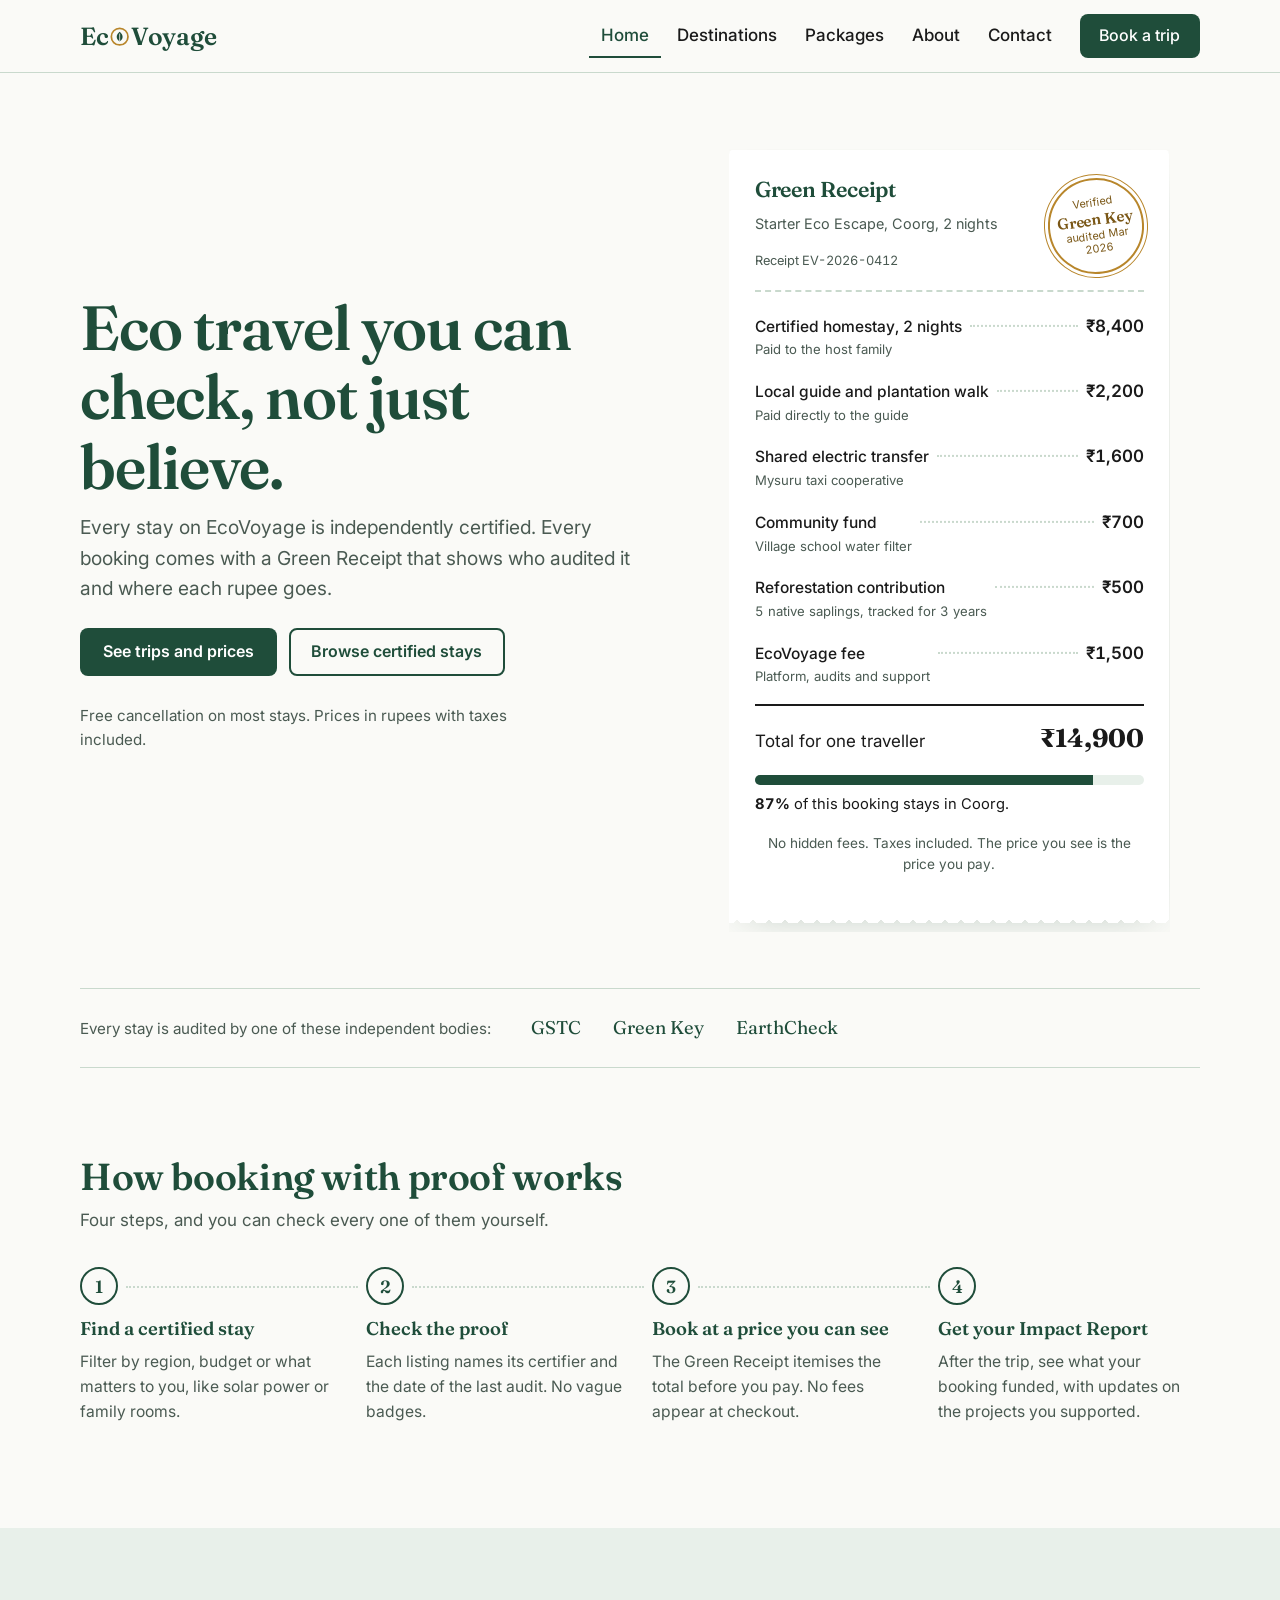
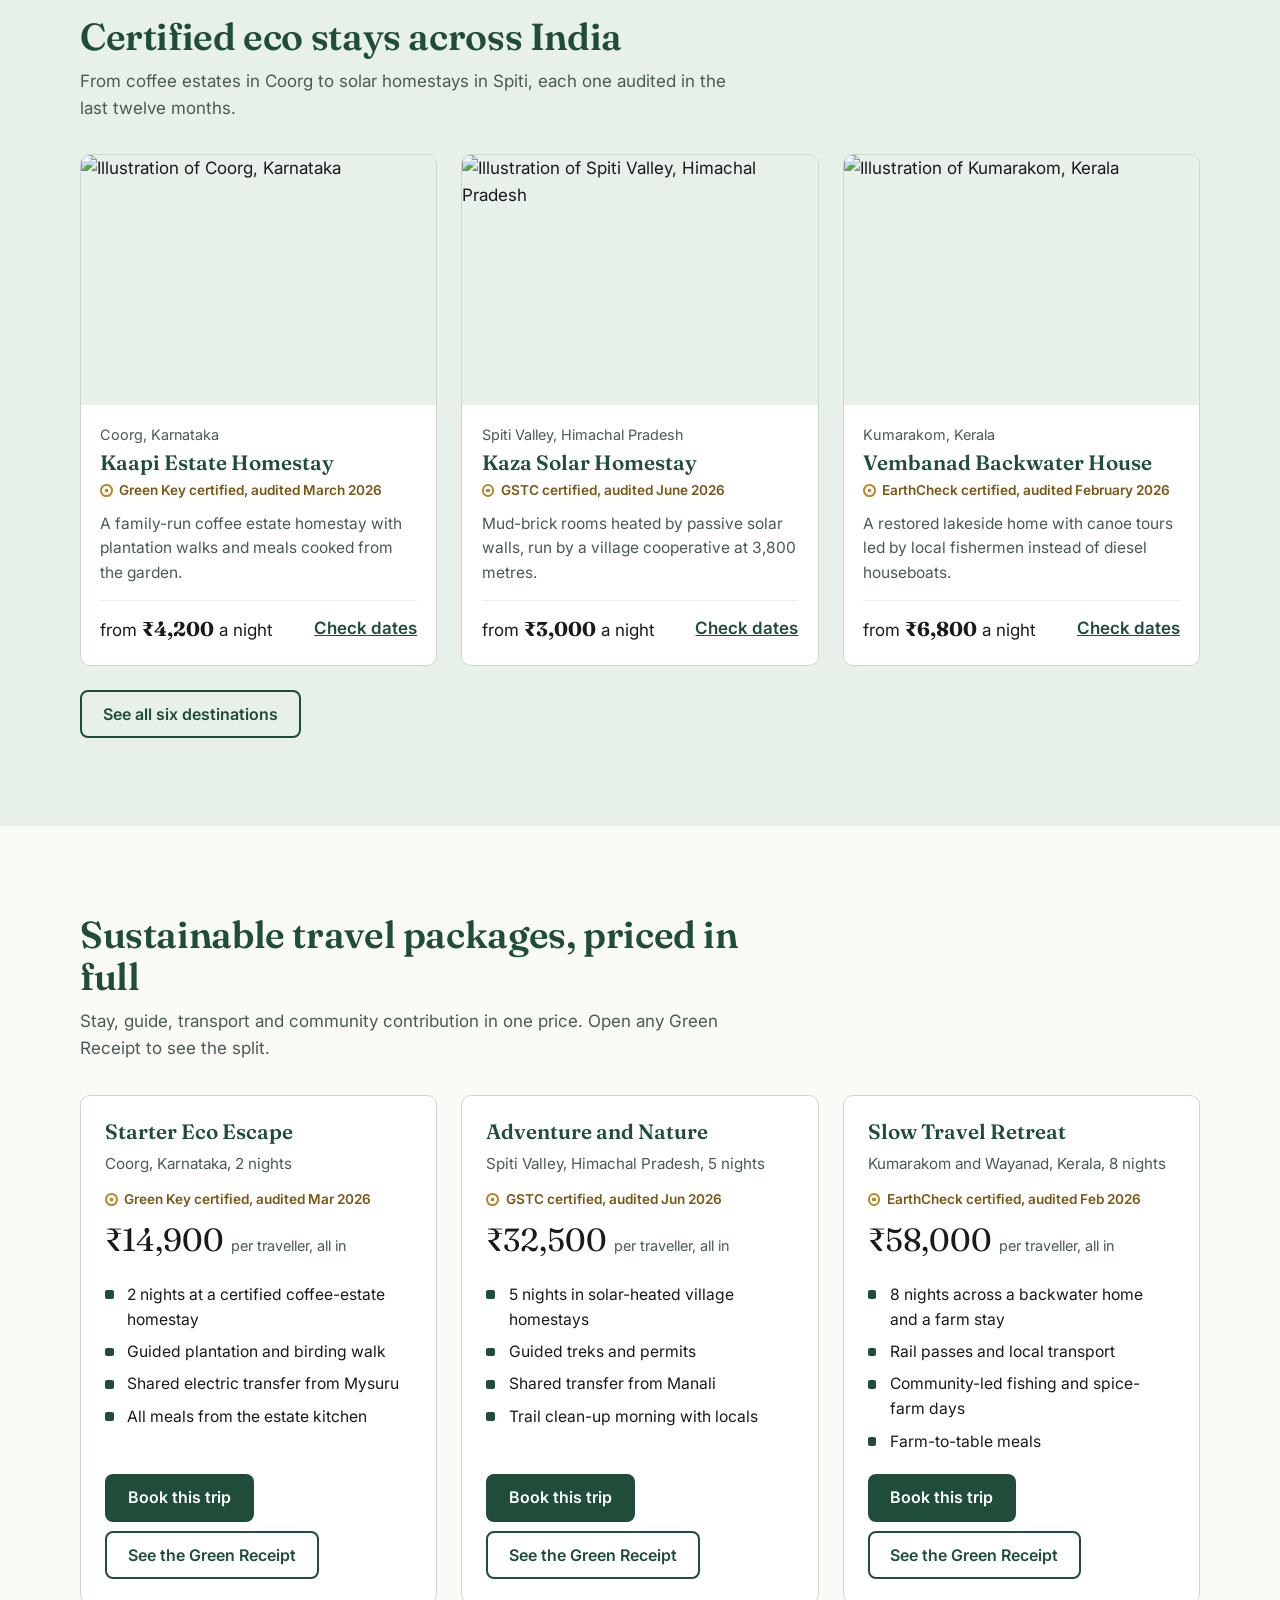
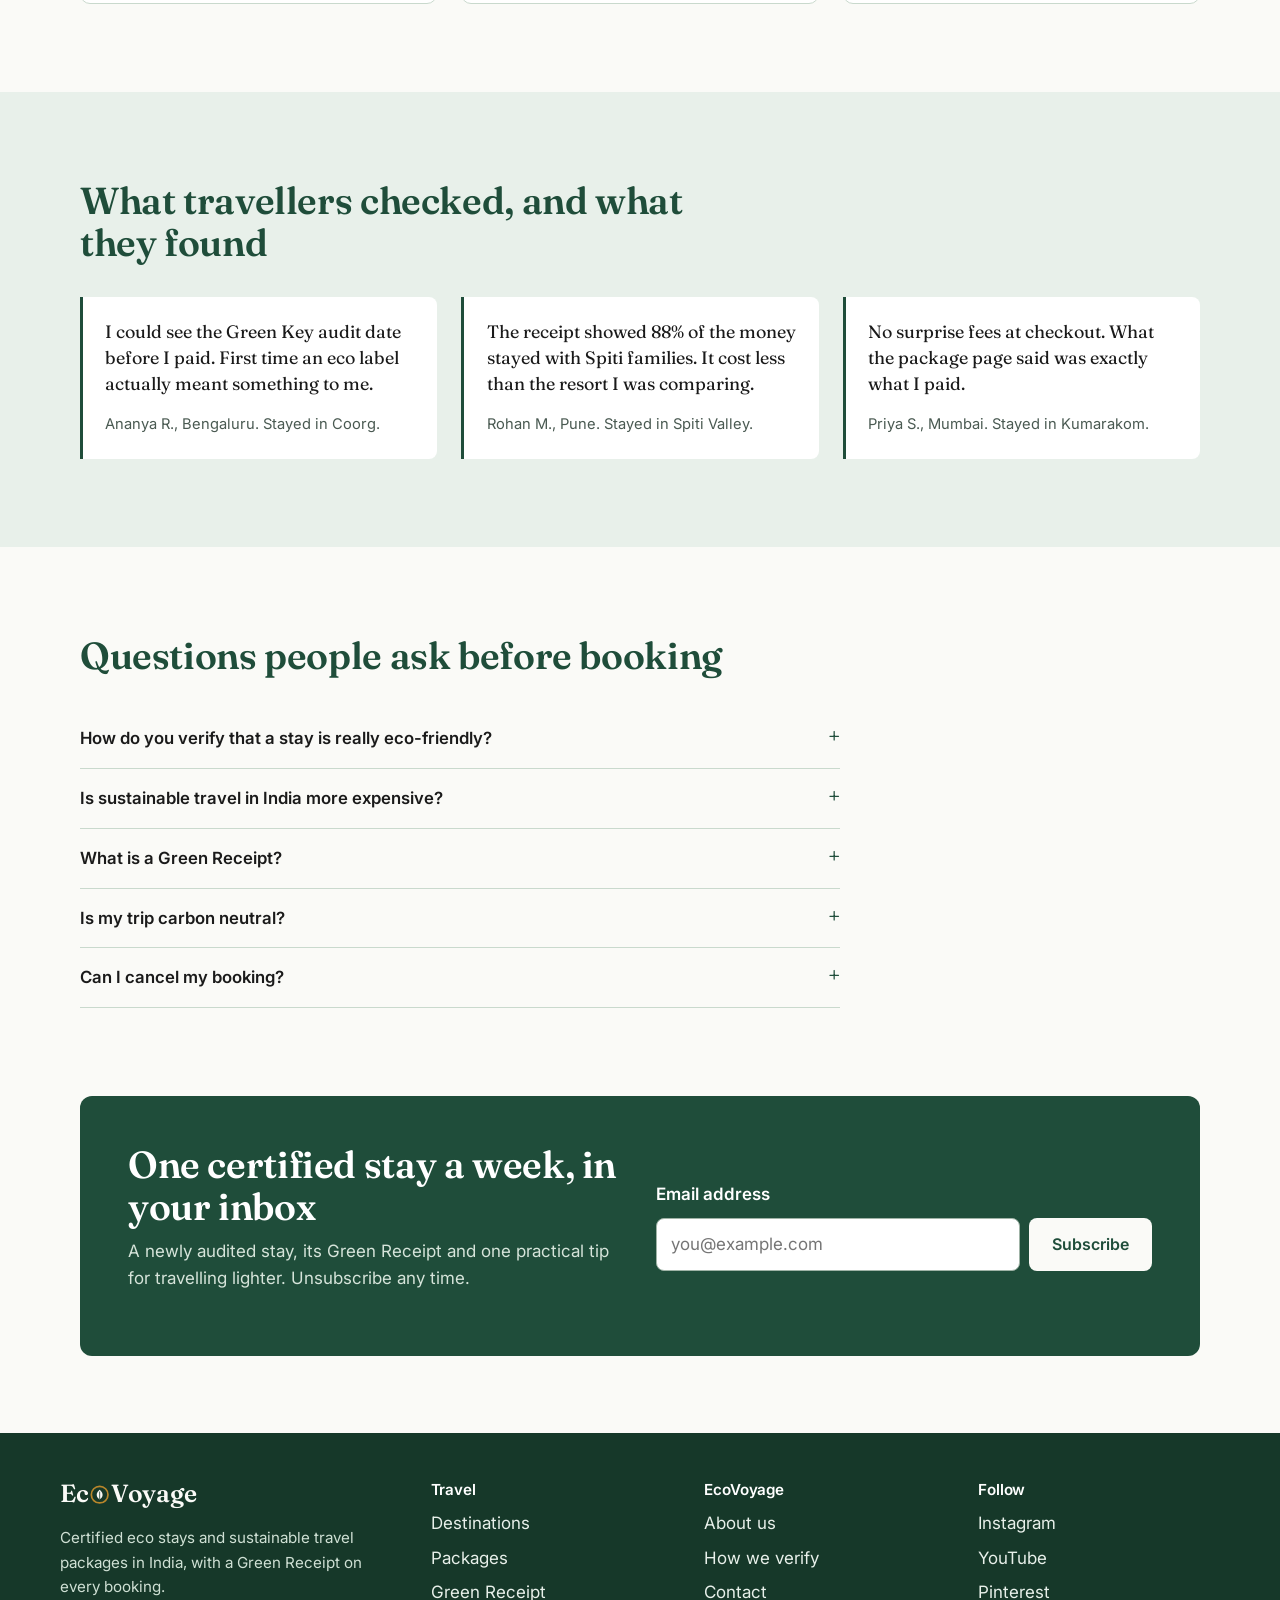
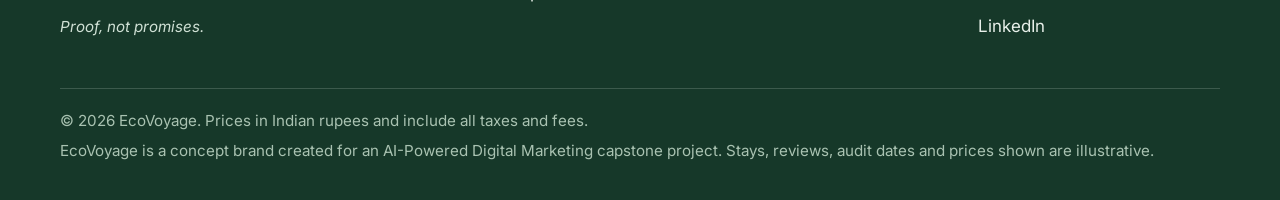
==== index.html @ 96d6a7dd "Add files via upload" ====
<!doctype html>
<html lang="en-IN">
<head>
<meta charset="utf-8">
<meta name="viewport" content="width=device-width, initial-scale=1">
<title>EcoVoyage | Certified Eco Resorts and Sustainable Travel Packages in India</title>
<meta name="description" content="Book certified eco resorts and sustainable travel packages in India. Every booking comes with a Green Receipt showing who audited the stay and where each rupee goes.">
<meta property="og:type" content="website">
<meta property="og:site_name" content="EcoVoyage">
<meta property="og:title" content="EcoVoyage | Certified Eco Resorts and Sustainable Travel Packages in India">
<meta property="og:description" content="Book certified eco resorts and sustainable travel packages in India. Every booking comes with a Green Receipt showing who audited the stay and where each rupee goes.">
<meta name="theme-color" content="#1F4D3A">
<link rel="icon" href="assets/favicon.svg" type="image/svg+xml">
<link rel="preconnect" href="https://fonts.googleapis.com">
<link rel="preconnect" href="https://fonts.gstatic.com" crossorigin>
<link href="https://fonts.googleapis.com/css2?family=Fraunces:opsz,wght@9..144,500;9..144,600&family=Inter:wght@400;500;600&display=swap" rel="stylesheet">
<link rel="stylesheet" href="style.css">
<!-- Task 7: paste the Google tag (gtag.js) snippet from Google Ads here, directly below this line. -->
<script type="application/ld+json">{"@context": "https://schema.org", "@type": "TravelAgency", "name": "EcoVoyage", "slogan": "Proof, not promises", "description": "Certified eco stays and sustainable travel packages in India, with an itemised Green Receipt on every booking.", "areaServed": "IN", "currenciesAccepted": "INR", "logo": "assets/logo.svg"}</script>
<script type="application/ld+json">{"@context": "https://schema.org", "@type": "FAQPage", "mainEntity": [{"@type": "Question", "name": "How do you verify that a stay is really eco-friendly?", "acceptedAnswer": {"@type": "Answer", "text": "We only list stays certified by an independent body such as GSTC, Green Key or EarthCheck. Every listing names the certifier and the date of the last audit, and we remove stays whose certification lapses."}}, {"@type": "Question", "name": "Is sustainable travel in India more expensive?", "acceptedAnswer": {"@type": "Answer", "text": "Often not. Our Starter Eco Escape in Coorg costs ₹14,900 for two nights with meals, guide and transfer included. The Green Receipt shows every rupee, so you can compare it with any regular booking."}}, {"@type": "Question", "name": "What is a Green Receipt?", "acceptedAnswer": {"@type": "Answer", "text": "An itemised breakdown that comes with every booking. It shows who certified the stay, when it was audited, and how much of your money goes to the host, guides and community."}}, {"@type": "Question", "name": "Is my trip carbon neutral?", "acceptedAnswer": {"@type": "Answer", "text": "No, and we will not claim it is. Travel has a footprint. We show exactly what your booking contributes, such as native saplings or trail restoration, and how that work is tracked."}}, {"@type": "Question", "name": "Can I cancel my booking?", "acceptedAnswer": {"@type": "Answer", "text": "Yes. Most stays offer free cancellation up to 14 days before arrival. The exact policy is shown on each package before you pay."}}]}</script>
</head><body>
<a class="skip" href="#main">Skip to content</a>
<header class="site-header">
  <div class="wrap header-inner">
    <a class="brand" href="index.html" aria-label="EcoVoyage home">Ec<svg class="seal" viewBox="0 0 32 32" aria-hidden="true" focusable="false"><circle class="ring" cx="16" cy="16" r="12.5"/><path class="leaf" d="M16 8.5c-4.6 3.8-5.8 8.4-2.6 12.4 1.2 1.4 2.6 2.2 2.6 2.2s1.4-.8 2.6-2.2c3.2-4 2-8.6-2.6-12.4z"/><path class="vein" d="M16 12v10"/></svg>Voyage</a>
    <button class="nav-toggle" type="button" aria-expanded="false" aria-controls="site-nav">Menu</button>
    <nav id="site-nav" class="site-nav" aria-label="Main">
      <a href="index.html" aria-current="page">Home</a>
      <a href="destinations.html">Destinations</a>
      <a href="packages.html">Packages</a>
      <a href="about.html">About</a>
      <a href="contact.html">Contact</a>
      <a class="btn btn-primary nav-cta" href="packages.html">Book a trip</a>
    </nav>
  </div>
</header>
<main id="main">
<section class="hero">
  <div class="wrap hero-grid">
    <div>
      <h1>Eco travel you can check, not just believe.</h1>
      <p class="lead">Every stay on EcoVoyage is independently certified. Every booking comes with a Green Receipt that shows who audited it and where each rupee goes.</p>
      <div class="btn-row">
        <a class="btn btn-primary" href="packages.html">See trips and prices</a>
        <a class="btn btn-quiet" href="destinations.html">Browse certified stays</a>
      </div>
      <p class="trust-line">Free cancellation on most stays. Prices in rupees with taxes included.</p>
    </div>
    <article class="receipt" id="receipt-starter" aria-labelledby="rt-starter">
    <header class="receipt-head">
      <h2 class="receipt-title" id="rt-starter">Green Receipt</h2>
      <p class="receipt-meta">Starter Eco Escape, Coorg, 2 nights</p>
      <p class="receipt-no">Receipt EV-2026-0412</p>
      <div class="stamp" role="img" aria-label="Verified by Green Key, audited Mar 2026">Verified<strong>Green Key</strong>audited Mar 2026</div>
    </header>
    <ul class="receipt-lines">
      <li><span class="item">Certified homestay, 2 nights<small>Paid to the host family</small></span><span class="leader" aria-hidden="true"></span><span class="amt">₹8,400</span></li>
      <li><span class="item">Local guide and plantation walk<small>Paid directly to the guide</small></span><span class="leader" aria-hidden="true"></span><span class="amt">₹2,200</span></li>
      <li><span class="item">Shared electric transfer<small>Mysuru taxi cooperative</small></span><span class="leader" aria-hidden="true"></span><span class="amt">₹1,600</span></li>
      <li><span class="item">Community fund<small>Village school water filter</small></span><span class="leader" aria-hidden="true"></span><span class="amt">₹700</span></li>
      <li><span class="item">Reforestation contribution<small>5 native saplings, tracked for 3 years</small></span><span class="leader" aria-hidden="true"></span><span class="amt">₹500</span></li>
      <li><span class="item">EcoVoyage fee<small>Platform, audits and support</small></span><span class="leader" aria-hidden="true"></span><span class="amt">₹1,500</span></li>
    </ul>
    <div class="receipt-total"><span>Total for one traveller</span><strong>₹14,900</strong></div>
    <div class="local-share">
      <div class="bar" aria-hidden="true"><span style="width:87%"></span></div>
      <p><strong>87%</strong> of this booking stays in Coorg.</p>
    </div>
    <p class="receipt-foot">No hidden fees. Taxes included. The price you see is the price you pay.</p>
  </article>
  </div>
</section>

<div class="wrap">
  <div class="cert-row">
    <p>Every stay is audited by one of these independent bodies:</p>
    <ul><li>GSTC</li><li>Green Key</li><li>EarthCheck</li></ul>
  </div>
</div>

<section class="band" aria-labelledby="how">
  <div class="wrap">
    <div class="section-intro">
      <h2 id="how">How booking with proof works</h2>
      <p>Four steps, and you can check every one of them yourself.</p>
    </div>
    <ol class="steps">
      <li><h3>Find a certified stay</h3><p>Filter by region, budget or what matters to you, like solar power or family rooms.</p></li>
      <li><h3>Check the proof</h3><p>Each listing names its certifier and the date of the last audit. No vague badges.</p></li>
      <li><h3>Book at a price you can see</h3><p>The Green Receipt itemises the total before you pay. No fees appear at checkout.</p></li>
      <li><h3>Get your Impact Report</h3><p>After the trip, see what your booking funded, with updates on the projects you supported.</p></li>
    </ol>
  </div>
</section>

<section class="band band-sage" aria-labelledby="featured">
  <div class="wrap">
    <div class="section-intro">
      <h2 id="featured">Certified eco stays across India</h2>
      <p>From coffee estates in Coorg to solar homestays in Spiti, each one audited in the last twelve months.</p>
    </div>
    <div class="stays">
    <article class="stay" data-tags="hills under5k family">
      <img src="assets/scene-coorg.svg" alt="Illustration of Coorg, Karnataka" width="400" height="250" loading="lazy">
      <div class="stay-body">
        <p class="place">Coorg, Karnataka</p>
        <h3>Kaapi Estate Homestay</h3>
        <span class="proof">Green Key certified, audited March 2026</span>
        <p class="desc">A family-run coffee estate homestay with plantation walks and meals cooked from the garden.</p>
        <div class="price"><span>from <strong>₹4,200</strong> a night</span><a href="contact.html?stay=Kaapi+Estate+Homestay">Check dates</a></div>
      </div>
    </article>
    <article class="stay" data-tags="himalaya solar under5k">
      <img src="assets/scene-spiti.svg" alt="Illustration of Spiti Valley, Himachal Pradesh" width="400" height="250" loading="lazy">
      <div class="stay-body">
        <p class="place">Spiti Valley, Himachal Pradesh</p>
        <h3>Kaza Solar Homestay</h3>
        <span class="proof">GSTC certified, audited June 2026</span>
        <p class="desc">Mud-brick rooms heated by passive solar walls, run by a village cooperative at 3,800 metres.</p>
        <div class="price"><span>from <strong>₹3,000</strong> a night</span><a href="contact.html?stay=Kaza+Solar+Homestay">Check dates</a></div>
      </div>
    </article>
    <article class="stay" data-tags="water family">
      <img src="assets/scene-kumarakom.svg" alt="Illustration of Kumarakom, Kerala" width="400" height="250" loading="lazy">
      <div class="stay-body">
        <p class="place">Kumarakom, Kerala</p>
        <h3>Vembanad Backwater House</h3>
        <span class="proof">EarthCheck certified, audited February 2026</span>
        <p class="desc">A restored lakeside home with canoe tours led by local fishermen instead of diesel houseboats.</p>
        <div class="price"><span>from <strong>₹6,800</strong> a night</span><a href="contact.html?stay=Vembanad+Backwater+House">Check dates</a></div>
      </div>
    </article>
    </div>
    <div class="btn-row"><a class="btn btn-quiet" href="destinations.html">See all six destinations</a></div>
  </div>
</section>

<section class="band" aria-labelledby="trips">
  <div class="wrap">
    <div class="section-intro">
      <h2 id="trips">Sustainable travel packages, priced in full</h2>
      <p>Stay, guide, transport and community contribution in one price. Open any Green Receipt to see the split.</p>
    </div>
    <div class="packages">
    <article class="package">
      <h3>Starter Eco Escape</h3>
      <p class="where">Coorg, Karnataka, 2 nights</p>
      <span class="proof">Green Key certified, audited Mar 2026</span>
      <p class="cost">₹14,900 <small>per traveller, all in</small></p>
      <ul><li>2 nights at a certified coffee-estate homestay</li><li>Guided plantation and birding walk</li><li>Shared electric transfer from Mysuru</li><li>All meals from the estate kitchen</li></ul>
      <div class="actions">
        <a class="btn btn-primary" href="contact.html?package=starter">Book this trip</a>
        <a class="btn btn-quiet" href="packages.html#receipt-starter" data-show-receipt="starter">See the Green Receipt</a>
      </div>
    </article>
    <article class="package">
      <h3>Adventure and Nature</h3>
      <p class="where">Spiti Valley, Himachal Pradesh, 5 nights</p>
      <span class="proof">GSTC certified, audited Jun 2026</span>
      <p class="cost">₹32,500 <small>per traveller, all in</small></p>
      <ul><li>5 nights in solar-heated village homestays</li><li>Guided treks and permits</li><li>Shared transfer from Manali</li><li>Trail clean-up morning with locals</li></ul>
      <div class="actions">
        <a class="btn btn-primary" href="contact.html?package=adventure">Book this trip</a>
        <a class="btn btn-quiet" href="packages.html#receipt-adventure" data-show-receipt="adventure">See the Green Receipt</a>
      </div>
    </article>
    <article class="package">
      <h3>Slow Travel Retreat</h3>
      <p class="where">Kumarakom and Wayanad, Kerala, 8 nights</p>
      <span class="proof">EarthCheck certified, audited Feb 2026</span>
      <p class="cost">₹58,000 <small>per traveller, all in</small></p>
      <ul><li>8 nights across a backwater home and a farm stay</li><li>Rail passes and local transport</li><li>Community-led fishing and spice-farm days</li><li>Farm-to-table meals</li></ul>
      <div class="actions">
        <a class="btn btn-primary" href="contact.html?package=slow">Book this trip</a>
        <a class="btn btn-quiet" href="packages.html#receipt-slow" data-show-receipt="slow">See the Green Receipt</a>
      </div>
    </article>
    </div>
  </div>
</section>

<section class="band band-sage" aria-labelledby="reviews">
  <div class="wrap">
    <div class="section-intro"><h2 id="reviews">What travellers checked, and what they found</h2></div>
    <div class="reviews">
      <figure class="review"><blockquote>I could see the Green Key audit date before I paid. First time an eco label actually meant something to me.</blockquote><figcaption>Ananya R., Bengaluru. Stayed in Coorg.</figcaption></figure>
      <figure class="review"><blockquote>The receipt showed 88% of the money stayed with Spiti families. It cost less than the resort I was comparing.</blockquote><figcaption>Rohan M., Pune. Stayed in Spiti Valley.</figcaption></figure>
      <figure class="review"><blockquote>No surprise fees at checkout. What the package page said was exactly what I paid.</blockquote><figcaption>Priya S., Mumbai. Stayed in Kumarakom.</figcaption></figure>
    </div>
  </div>
</section>

<section class="band" aria-labelledby="faq">
  <div class="wrap">
    <div class="section-intro"><h2 id="faq">Questions people ask before booking</h2></div>
    <div class="faq">
    <details><summary>How do you verify that a stay is really eco-friendly?</summary><p>We only list stays certified by an independent body such as GSTC, Green Key or EarthCheck. Every listing names the certifier and the date of the last audit, and we remove stays whose certification lapses.</p></details>
    <details><summary>Is sustainable travel in India more expensive?</summary><p>Often not. Our Starter Eco Escape in Coorg costs ₹14,900 for two nights with meals, guide and transfer included. The Green Receipt shows every rupee, so you can compare it with any regular booking.</p></details>
    <details><summary>What is a Green Receipt?</summary><p>An itemised breakdown that comes with every booking. It shows who certified the stay, when it was audited, and how much of your money goes to the host, guides and community.</p></details>
    <details><summary>Is my trip carbon neutral?</summary><p>No, and we will not claim it is. Travel has a footprint. We show exactly what your booking contributes, such as native saplings or trail restoration, and how that work is tracked.</p></details>
    <details><summary>Can I cancel my booking?</summary><p>Yes. Most stays offer free cancellation up to 14 days before arrival. The exact policy is shown on each package before you pay.</p></details>
    </div>
  </div>
</section>

<section aria-labelledby="letters">
  <div class="wrap">
    <div class="signup">
      <div>
        <h2 id="letters">One certified stay a week, in your inbox</h2>
        <p>A newly audited stay, its Green Receipt and one practical tip for travelling lighter. Unsubscribe any time.</p>
      </div>
      <form name="newsletter" method="POST" action="thanks.html" data-netlify="true" netlify-honeypot="company">
        <input type="hidden" name="form-name" value="newsletter">
        <p class="hp"><label>Company <input name="company" tabindex="-1" autocomplete="off"></label></p>
        <label for="nl-email">Email address</label>
        <input id="nl-email" type="email" name="email" autocomplete="email" required placeholder="you@example.com">
        <button class="btn btn-primary" type="submit">Subscribe</button>
      </form>
    </div>
  </div>
</section>
</main>
<footer class="site-footer">
  <div class="wrap footer-grid">
    <div>
      <a class="brand" href="index.html" aria-label="EcoVoyage home">Ec<svg class="seal" viewBox="0 0 32 32" aria-hidden="true" focusable="false"><circle class="ring" cx="16" cy="16" r="12.5"/><path class="leaf" d="M16 8.5c-4.6 3.8-5.8 8.4-2.6 12.4 1.2 1.4 2.6 2.2 2.6 2.2s1.4-.8 2.6-2.2c3.2-4 2-8.6-2.6-12.4z"/><path class="vein" d="M16 12v10"/></svg>Voyage</a>
      <p style="margin-top:1rem">Certified eco stays and sustainable travel packages in India, with a Green Receipt on every booking.</p>
      <p><em>Proof, not promises.</em></p>
    </div>
    <div>
      <h2>Travel</h2>
      <ul><li><a href="destinations.html">Destinations</a></li><li><a href="packages.html">Packages</a></li><li><a href="packages.html#receipt-starter">Green Receipt</a></li></ul>
    </div>
    <div>
      <h2>EcoVoyage</h2>
      <ul><li><a href="about.html">About us</a></li><li><a href="about.html#certifications">How we verify</a></li><li><a href="contact.html">Contact</a></li></ul>
    </div>
    <div>
      <h2>Follow</h2>
      <ul><li><a href="#">Instagram</a></li><li><a href="#">YouTube</a></li><li><a href="#">Pinterest</a></li><li><a href="#">LinkedIn</a></li></ul>
    </div>
  </div>
  <div class="wrap footer-note">
    <p>&copy; 2026 EcoVoyage. Prices in Indian rupees and include all taxes and fees.</p>
    <p>EcoVoyage is a concept brand created for an AI-Powered Digital Marketing capstone project. Stays, reviews, audit dates and prices shown are illustrative.</p>
  </div>
</footer>
<script src="script.js"></script>
</body>
</html>
---- style.css ----
/* EcoVoyage | Proof, not promises
   WORLD: a travel desk where every claim comes with its paperwork.
   FEELING: calm trust. Emma should feel she can check, not just believe.
   SIGNATURE: the Green Receipt, an itemised booking slip showing who audited the stay and where each rupee goes.
   COLOUR RULE: Verified Amber is used only for verification (stamps, audit dates, certification tags). Nothing decorative is amber.
*/
:root{
  --forest:#1F4D3A;      /* primary: headers, navigation, CTAs */
  --forest-deep:#163829; /* hover and footer */
  --sage:#E8F0EA;        /* section bands */
  --sage-line:#C9D9CD;   /* borders on sage */
  --amber:#B8862B;       /* proof accent: borders, stamps, icons */
  --amber-text:#7A5716;  /* proof text on light backgrounds (AA contrast) */
  --ink:#1A1A1A;         /* body text */
  --muted:#4A5A52;       /* secondary text */
  --paper:#FAFAF7;       /* page background */
  --white:#FFFFFF;
  --serif:"Fraunces", Georgia, "Times New Roman", serif;
  --sans:"Inter", system-ui, -apple-system, "Segoe UI", Roboto, Arial, sans-serif;
  --wrap:1160px;
}
*,*::before,*::after{box-sizing:border-box}
html{scroll-behavior:smooth;-webkit-text-size-adjust:100%}
body{margin:0;font-family:var(--sans);font-size:1.0625rem;line-height:1.6;color:var(--ink);background:var(--paper);-webkit-font-smoothing:antialiased}
img,svg{max-width:100%;display:block}
a{color:var(--forest)}
a:hover{color:var(--forest-deep)}
:focus-visible{outline:3px solid var(--forest);outline-offset:3px;border-radius:4px}
.skip{position:absolute;left:-9999px;top:0;background:var(--forest);color:#fff;padding:.6rem 1rem;z-index:100}
.skip:focus{left:1rem;top:1rem}
.wrap{max-width:var(--wrap);margin:0 auto;padding:0 1.25rem}

/* Type */
h1,h2,h3{font-family:var(--serif);font-weight:600;line-height:1.12;color:var(--forest);font-optical-sizing:auto;margin:0 0 .6rem}
h1{font-size:clamp(2.3rem,5.2vw,3.9rem);letter-spacing:-.015em}
h2{font-size:clamp(1.7rem,3.2vw,2.35rem);letter-spacing:-.01em}
h3{font-size:1.3rem}
p{margin:0 0 1rem;max-width:66ch}
.lead{font-size:1.2rem;color:var(--muted);max-width:52ch}
.muted{color:var(--muted)}
.section-intro{max-width:60ch;margin-bottom:2rem}
.section-intro p{color:var(--muted)}

/* Buttons */
.btn{display:inline-flex;align-items:center;justify-content:center;min-height:48px;padding:.75rem 1.3rem;border-radius:8px;font:600 1rem/1.2 var(--sans);text-decoration:none;border:2px solid transparent;cursor:pointer;transition:background-color .15s,border-color .15s}
.btn-primary{background:var(--forest);color:#fff}
.btn-primary:hover{background:var(--forest-deep);color:#fff}
.btn-quiet{background:transparent;color:var(--forest);border-color:var(--forest)}
.btn-quiet:hover{background:var(--sage);color:var(--forest-deep)}
.btn-row{display:flex;flex-wrap:wrap;gap:.75rem;margin-top:1.5rem}

/* Brand wordmark: the leaf seal replaces the "o" in Eco */
.brand{display:inline-flex;align-items:center;font-family:var(--serif);font-weight:600;font-size:1.55rem;letter-spacing:-.01em;color:var(--forest);text-decoration:none;line-height:1}
.brand .seal{width:.86em;height:.86em;margin:0 .02em;transform:translateY(.04em)}
.seal .ring{fill:none;stroke:var(--amber);stroke-width:2.6}
.seal .leaf{fill:currentColor}
.seal .vein{stroke:var(--paper);stroke-width:1.2;fill:none;stroke-linecap:round}

/* Header */
.site-header{position:sticky;top:0;z-index:50;background:rgba(250,250,247,.94);backdrop-filter:blur(8px);border-bottom:1px solid var(--sage-line)}
.header-inner{display:flex;align-items:center;justify-content:space-between;gap:1rem;min-height:72px}
.site-nav{display:flex;align-items:center;gap:.25rem}
.site-nav a{color:var(--ink);text-decoration:none;padding:.55rem .75rem;border-radius:6px;font-weight:500}
.site-nav a:hover{background:var(--sage);color:var(--forest)}
.site-nav a[aria-current="page"]{color:var(--forest);box-shadow:inset 0 -2px 0 var(--forest);border-radius:0}
.site-nav .nav-cta{margin-left:.75rem;color:#fff;padding:.6rem 1.1rem;border-radius:8px;min-height:44px}
.site-nav .nav-cta:hover{background:var(--forest-deep);color:#fff}
.nav-toggle{display:none;background:none;border:2px solid var(--forest);color:var(--forest);font:600 .95rem var(--sans);padding:.5rem .9rem;border-radius:8px;min-height:44px;cursor:pointer}
@media (max-width:860px){
  .js .nav-toggle{display:inline-flex}
  .js .site-nav{display:none;position:absolute;left:0;right:0;top:100%;background:var(--paper);flex-direction:column;align-items:stretch;padding:.75rem 1.25rem 1.25rem;border-bottom:1px solid var(--sage-line)}
  .js .site-nav.open{display:flex}
  .site-nav{flex-wrap:wrap}
  .site-nav a{padding:.8rem .5rem}
  .site-nav .nav-cta{margin:.5rem 0 0}
}

/* Sections */
.band{padding:clamp(3rem,7vw,5.5rem) 0}
.band-sage{background:var(--sage)}
.page-head{padding:clamp(2.5rem,6vw,4rem) 0 1rem}

/* Hero */
.hero{padding:clamp(2.5rem,6vw,5rem) 0 clamp(3rem,6vw,5rem)}
.hero-grid{display:grid;grid-template-columns:1.05fr .95fr;gap:clamp(2rem,5vw,4.5rem);align-items:center}
.hero .trust-line{margin-top:1.75rem;font-size:.95rem;color:var(--muted);max-width:48ch}
@media (max-width:900px){.hero-grid{grid-template-columns:1fr}}

/* Proof tags (amber = verification only) */
.proof{display:inline-flex;align-items:flex-start;gap:.4rem;font-size:.85rem;font-weight:600;color:var(--amber-text)}
.proof::before{content:"";flex-shrink:0;margin-top:.3em;width:.8rem;height:.8rem;border-radius:50%;border:2px solid var(--amber);background:radial-gradient(circle,var(--amber) 0 30%,transparent 32%)}

/* Certification row */
.cert-row{display:flex;flex-wrap:wrap;gap:1rem 2.5rem;align-items:baseline;padding:1.5rem 0;border-top:1px solid var(--sage-line);border-bottom:1px solid var(--sage-line)}
.cert-row p{margin:0;color:var(--muted);font-size:.95rem}
.cert-row ul{display:flex;flex-wrap:wrap;gap:.75rem 2rem;list-style:none;margin:0;padding:0}
.cert-row li{font-family:var(--serif);font-size:1.15rem;color:var(--forest)}

/* How it works: a real sequence, so it is numbered */
.steps{list-style:none;margin:0;padding:0;display:grid;grid-template-columns:repeat(4,1fr);gap:1.5rem;counter-reset:step}
.steps li{counter-increment:step;position:relative;padding-top:3.25rem}
.steps li::before{content:counter(step);position:absolute;top:0;left:0;width:2.4rem;height:2.4rem;border-radius:50%;border:2px solid var(--forest);color:var(--forest);font:600 1.1rem/2.2rem var(--serif);text-align:center;background:var(--paper)}
.steps li:not(:last-child)::after{content:"";position:absolute;top:1.2rem;left:2.9rem;right:-1rem;border-top:2px dotted var(--sage-line)}
.steps h3{font-size:1.15rem}
.steps p{font-size:.98rem;color:var(--muted)}
@media (max-width:900px){.steps{grid-template-columns:1fr 1fr}.steps li::after{display:none}}
@media (max-width:560px){.steps{grid-template-columns:1fr}}

/* Stay cards */
.stays{display:grid;grid-template-columns:repeat(3,1fr);gap:1.5rem}
@media (max-width:980px){.stays{grid-template-columns:1fr 1fr}}
@media (max-width:620px){.stays{grid-template-columns:1fr}}
.stay{background:var(--white);border:1px solid var(--sage-line);border-radius:10px;overflow:hidden;display:flex;flex-direction:column}
.stay img{width:100%;aspect-ratio:16/10;object-fit:cover;background:var(--sage)}
.stay-body{padding:1.1rem 1.2rem 1.3rem;display:flex;flex-direction:column;gap:.35rem;flex:1}
.stay .place{font-size:.9rem;color:var(--muted);margin:0}
.stay h3{margin:0}
.stay .desc{font-size:.97rem;color:var(--muted);margin:.25rem 0 .5rem}
.stay .price{margin-top:auto;display:flex;justify-content:space-between;align-items:center;gap:1rem;padding-top:.75rem;border-top:1px solid var(--sage)}
.stay .price strong{font-family:var(--serif);font-size:1.25rem;color:var(--ink)}
.stay .price a{font-weight:600}
.stay[hidden]{display:none}

/* Filters */
.filters{display:flex;flex-wrap:wrap;gap:.6rem;margin:0 0 1.75rem}
.filter{font:500 .95rem var(--sans);background:var(--white);border:1px solid var(--sage-line);color:var(--ink);padding:.55rem 1rem;border-radius:999px;cursor:pointer;min-height:44px}
.filter[aria-pressed="true"]{background:var(--forest);border-color:var(--forest);color:#fff}
.filter-status{font-size:.95rem;color:var(--muted);margin:-1rem 0 1.5rem}

/* Packages */
.packages{display:grid;grid-template-columns:repeat(3,1fr);gap:1.5rem}
@media (max-width:980px){.packages{grid-template-columns:1fr}}
.package{background:var(--white);border:1px solid var(--sage-line);border-radius:10px;padding:1.5rem;display:flex;flex-direction:column}
.package .where{color:var(--muted);font-size:.95rem;margin:0 0 .75rem}
.package .cost{font-family:var(--serif);font-size:2rem;color:var(--ink);margin:.25rem 0 0}
.package .cost small{font-family:var(--sans);font-size:.9rem;color:var(--muted);font-weight:400}
.package ul{list-style:none;padding:0;margin:1rem 0 1.25rem;display:grid;gap:.45rem}
.package li{padding-left:1.4rem;position:relative;font-size:.98rem}
.package li::before{content:"";position:absolute;left:0;top:.55em;width:.55rem;height:.55rem;border-radius:2px;background:var(--forest)}
.package .actions{margin-top:auto;display:flex;flex-wrap:wrap;gap:.6rem}

/* ===== Signature: the Green Receipt ===== */
.receipt{position:relative;background:var(--white);color:var(--ink);max-width:440px;margin-inline:auto;padding:1.75rem 1.6rem 2.2rem;border-radius:4px 4px 0 0;box-shadow:0 1px 0 var(--sage-line),0 18px 40px -18px rgba(31,77,58,.35);font-variant-numeric:tabular-nums}
.receipt::after{content:"";position:absolute;left:0;right:0;bottom:-12px;height:12px;background:linear-gradient(-45deg,transparent 8px,var(--white) 0) 0 0/16px 12px repeat-x,linear-gradient(45deg,transparent 8px,var(--white) 0) 0 0/16px 12px repeat-x}
.receipt-head{display:grid;grid-template-columns:1fr auto;gap:.5rem 1rem;padding-bottom:1rem;border-bottom:2px dashed var(--sage-line);margin-bottom:.75rem}
.receipt-title{font-family:var(--serif);font-size:1.35rem;color:var(--forest);margin:0}
.receipt-meta{margin:0;font-size:.9rem;color:var(--muted)}
.receipt-no{margin:.35rem 0 0;font-size:.8rem;color:var(--muted)}
.stamp{grid-row:1/4;grid-column:2;align-self:start;width:96px;height:96px;border-radius:50%;border:2px solid var(--amber);outline:1px solid var(--amber);outline-offset:3px;color:var(--amber-text);display:flex;flex-direction:column;align-items:center;justify-content:center;text-align:center;font-size:.68rem;line-height:1.25;transform:rotate(-8deg);padding:.4rem}
.stamp strong{font-family:var(--serif);font-size:.95rem;font-weight:600}
.receipt-lines{list-style:none;margin:0;padding:0}
.receipt-lines li{display:flex;align-items:baseline;gap:.5rem;padding:.55rem 0}
.receipt-lines .item{display:flex;flex-direction:column;font-weight:500;font-size:.97rem}
.receipt-lines .item small{font-weight:400;font-size:.82rem;color:var(--muted)}
.receipt-lines .leader{flex:1;border-bottom:2px dotted var(--sage-line);transform:translateY(-.3em);min-width:1rem}
.receipt-lines .amt{font-weight:600}
.receipt-total{display:flex;justify-content:space-between;align-items:baseline;border-top:2px solid var(--ink);margin-top:.5rem;padding-top:.75rem}
.receipt-total strong{font-family:var(--serif);font-size:1.6rem}
.local-share{margin-top:1rem}
.local-share .bar{height:10px;border-radius:5px;background:var(--sage);overflow:hidden}
.local-share .bar span{display:block;height:100%;background:var(--forest)}
.local-share p{margin:.5rem 0 0;font-size:.92rem}
.receipt-foot{margin:1rem 0 0;font-size:.85rem;color:var(--muted);text-align:center}

/* One orchestrated moment: the receipt prints on first load */
@media (prefers-reduced-motion:no-preference){
  .hero .receipt{animation:print 1.1s cubic-bezier(.2,.7,.2,1) .2s both}
  @keyframes print{from{clip-path:inset(0 0 100% 0);transform:translateY(-14px)}to{clip-path:inset(0 0 -20px 0);transform:none}}
}

/* Receipt tabs (packages page) */
.receipt-tabs{display:flex;flex-wrap:wrap;gap:.5rem;justify-content:center;margin-bottom:2rem}
.receipt-tabs button{font:600 .95rem var(--sans);background:var(--white);border:1px solid var(--sage-line);color:var(--forest);padding:.6rem 1.1rem;border-radius:8px;min-height:44px;cursor:pointer}
.receipt-tabs button[aria-selected="true"]{background:var(--forest);color:#fff;border-color:var(--forest)}
.receipt-panels{display:grid;gap:3rem}
.js .receipt-panels .receipt[hidden]{display:none}

/* Reviews */
.reviews{display:grid;grid-template-columns:repeat(3,1fr);gap:1.5rem}
@media (max-width:900px){.reviews{grid-template-columns:1fr}}
.review{margin:0;padding:1.4rem;background:var(--white);border-left:3px solid var(--forest);border-radius:0 8px 8px 0}
.review blockquote{margin:0 0 1rem;font-family:var(--serif);font-size:1.12rem;line-height:1.45;color:var(--ink)}
.review figcaption{font-size:.92rem;color:var(--muted)}

/* FAQ */
.faq{max-width:760px}
.faq details{border-bottom:1px solid var(--sage-line);padding:1rem 0}
.faq summary{cursor:pointer;font-weight:600;font-size:1.05rem;list-style:none;display:flex;justify-content:space-between;gap:1rem}
.faq summary::-webkit-details-marker{display:none}
.faq summary::after{content:"+";font-family:var(--serif);font-size:1.4rem;line-height:1;color:var(--forest)}
.faq details[open] summary::after{content:"\2212"}
.faq details p{margin:.75rem 0 0;color:var(--muted)}

/* Newsletter + forms */
.signup{display:grid;grid-template-columns:1fr 1fr;gap:2rem;align-items:center;background:var(--forest);color:#fff;border-radius:12px;padding:clamp(1.75rem,4vw,3rem)}
.signup h2{color:#fff}
.signup p{color:#D6E4DA}
@media (max-width:820px){.signup{grid-template-columns:1fr}}
.signup form{display:flex;gap:.6rem;flex-wrap:wrap}
.signup label{flex-basis:100%;font-weight:600}
.signup input{flex:1 1 220px}
.signup .btn-primary{background:var(--paper);color:var(--forest)}
.signup .btn-primary:hover{background:var(--sage);color:var(--forest-deep)}
input,select,textarea{font:inherit;color:var(--ink);background:var(--white);border:1px solid #9FB3A6;border-radius:8px;padding:.75rem .9rem;min-height:48px;width:100%}
textarea{min-height:140px;resize:vertical}
.form{display:grid;gap:1.1rem;max-width:620px}
.form label{display:grid;gap:.35rem;font-weight:600;font-size:.97rem}
.form .hint{font-weight:400;font-size:.88rem;color:var(--muted)}
.form .two{display:grid;grid-template-columns:1fr 1fr;gap:1rem}
@media (max-width:560px){.form .two{grid-template-columns:1fr}}
.hp{position:absolute;left:-9999px}

/* About */
.split{display:grid;grid-template-columns:1fr 1fr;gap:clamp(2rem,5vw,4rem)}
@media (max-width:860px){.split{grid-template-columns:1fr}}
.voice{width:100%;border-collapse:collapse;background:var(--white);font-size:.97rem}
.voice th,.voice td{text-align:left;padding:.8rem 1rem;border-bottom:1px solid var(--sage-line);vertical-align:top}
.voice th{font-family:var(--serif);color:var(--forest);font-weight:600}
.voice td:last-child{color:var(--muted);text-decoration:line-through;text-decoration-color:rgba(74,90,82,.5)}
.table-scroll{overflow-x:auto}
.commitments{list-style:none;padding:0;margin:0;display:grid;gap:1rem}
.commitments li{padding:1rem 1.2rem;background:var(--white);border:1px solid var(--sage-line);border-radius:8px}
.commitments strong{display:block;color:var(--forest)}
.certs{display:grid;grid-template-columns:repeat(2,1fr);gap:1rem}
@media (max-width:620px){.certs{grid-template-columns:1fr}}
.cert{background:var(--white);border:1px solid var(--sage-line);border-radius:8px;padding:1.1rem 1.2rem}
.cert h3{font-size:1.15rem;margin-bottom:.35rem}
.cert p{font-size:.95rem;color:var(--muted);margin:0}

/* Thanks */
.thanks{max-width:640px}

/* Footer */
.site-footer{background:var(--forest-deep);color:#CFE0D4;margin-top:clamp(3rem,6vw,5rem)}
.site-footer a{color:#E8F0EA;text-decoration:none}
.site-footer a:hover{text-decoration:underline;color:#fff}
.footer-grid{display:grid;grid-template-columns:1.4fr 1fr 1fr 1fr;gap:2rem;padding:3rem 0 2rem}
@media (max-width:860px){.footer-grid{grid-template-columns:1fr 1fr}}
.site-footer .brand{color:var(--paper)}
.site-footer .seal .vein{stroke:var(--forest-deep)}
.site-footer h2{font-family:var(--sans);font-size:.95rem;font-weight:600;color:#fff;margin:0 0 .75rem}
.site-footer ul{list-style:none;margin:0;padding:0;display:grid;gap:.45rem}
.site-footer p{font-size:.95rem}
.footer-note{border-top:1px solid rgba(232,240,234,.18);padding:1.25rem 0 2rem;font-size:.85rem;color:#A9C2B1}
.footer-note p{max-width:none;margin:0 0 .35rem}
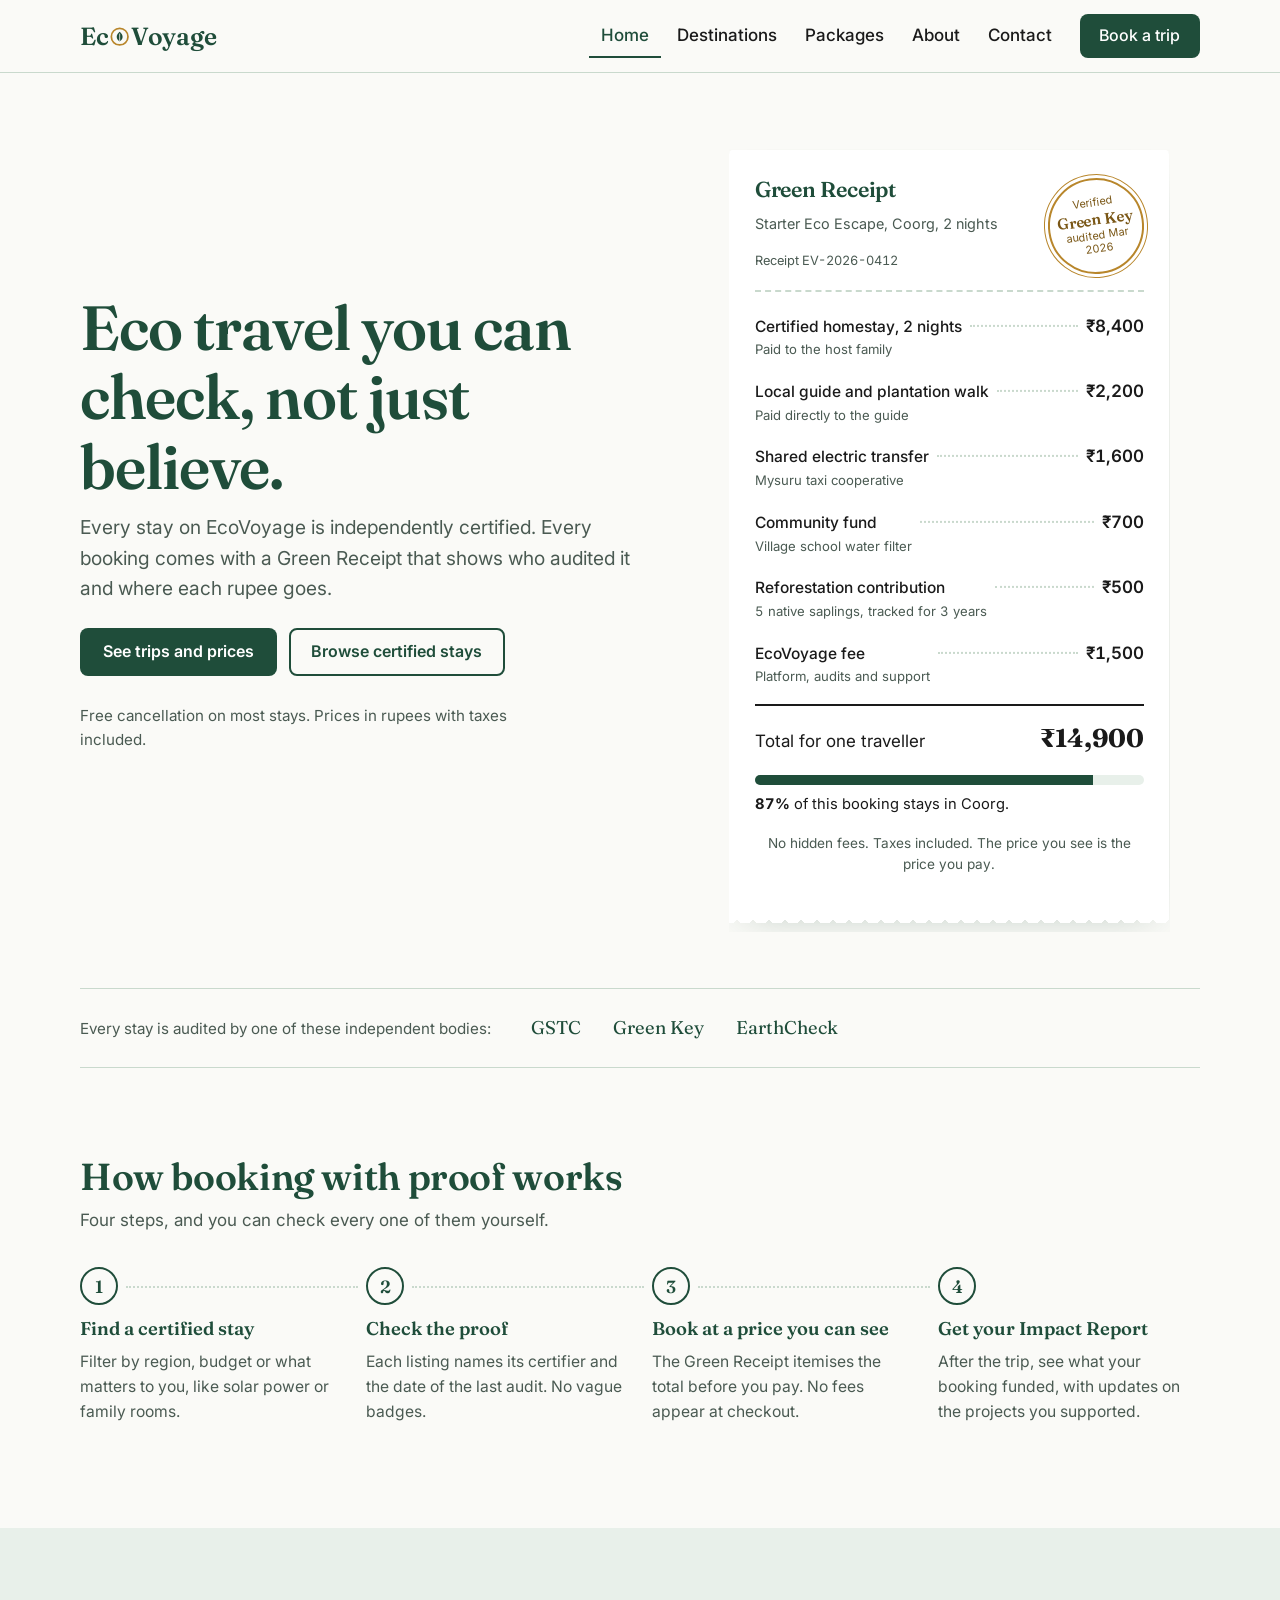
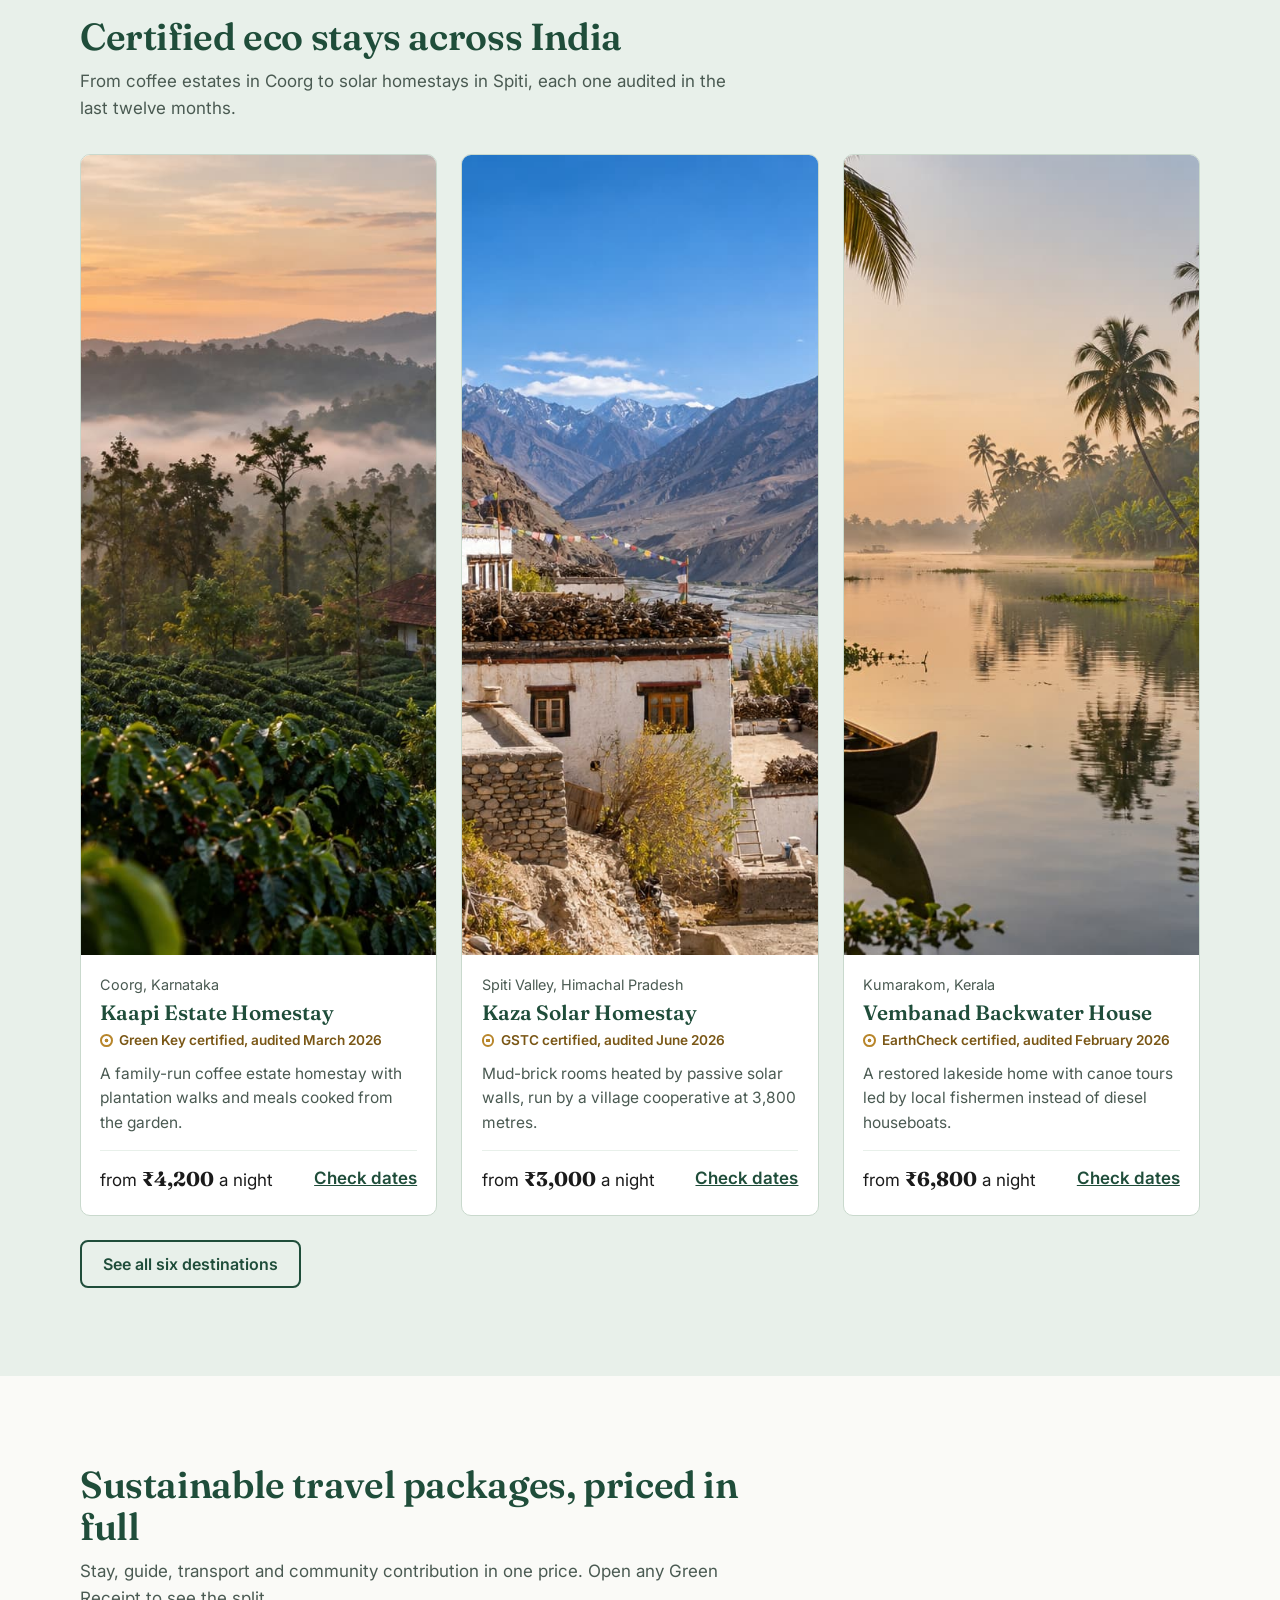
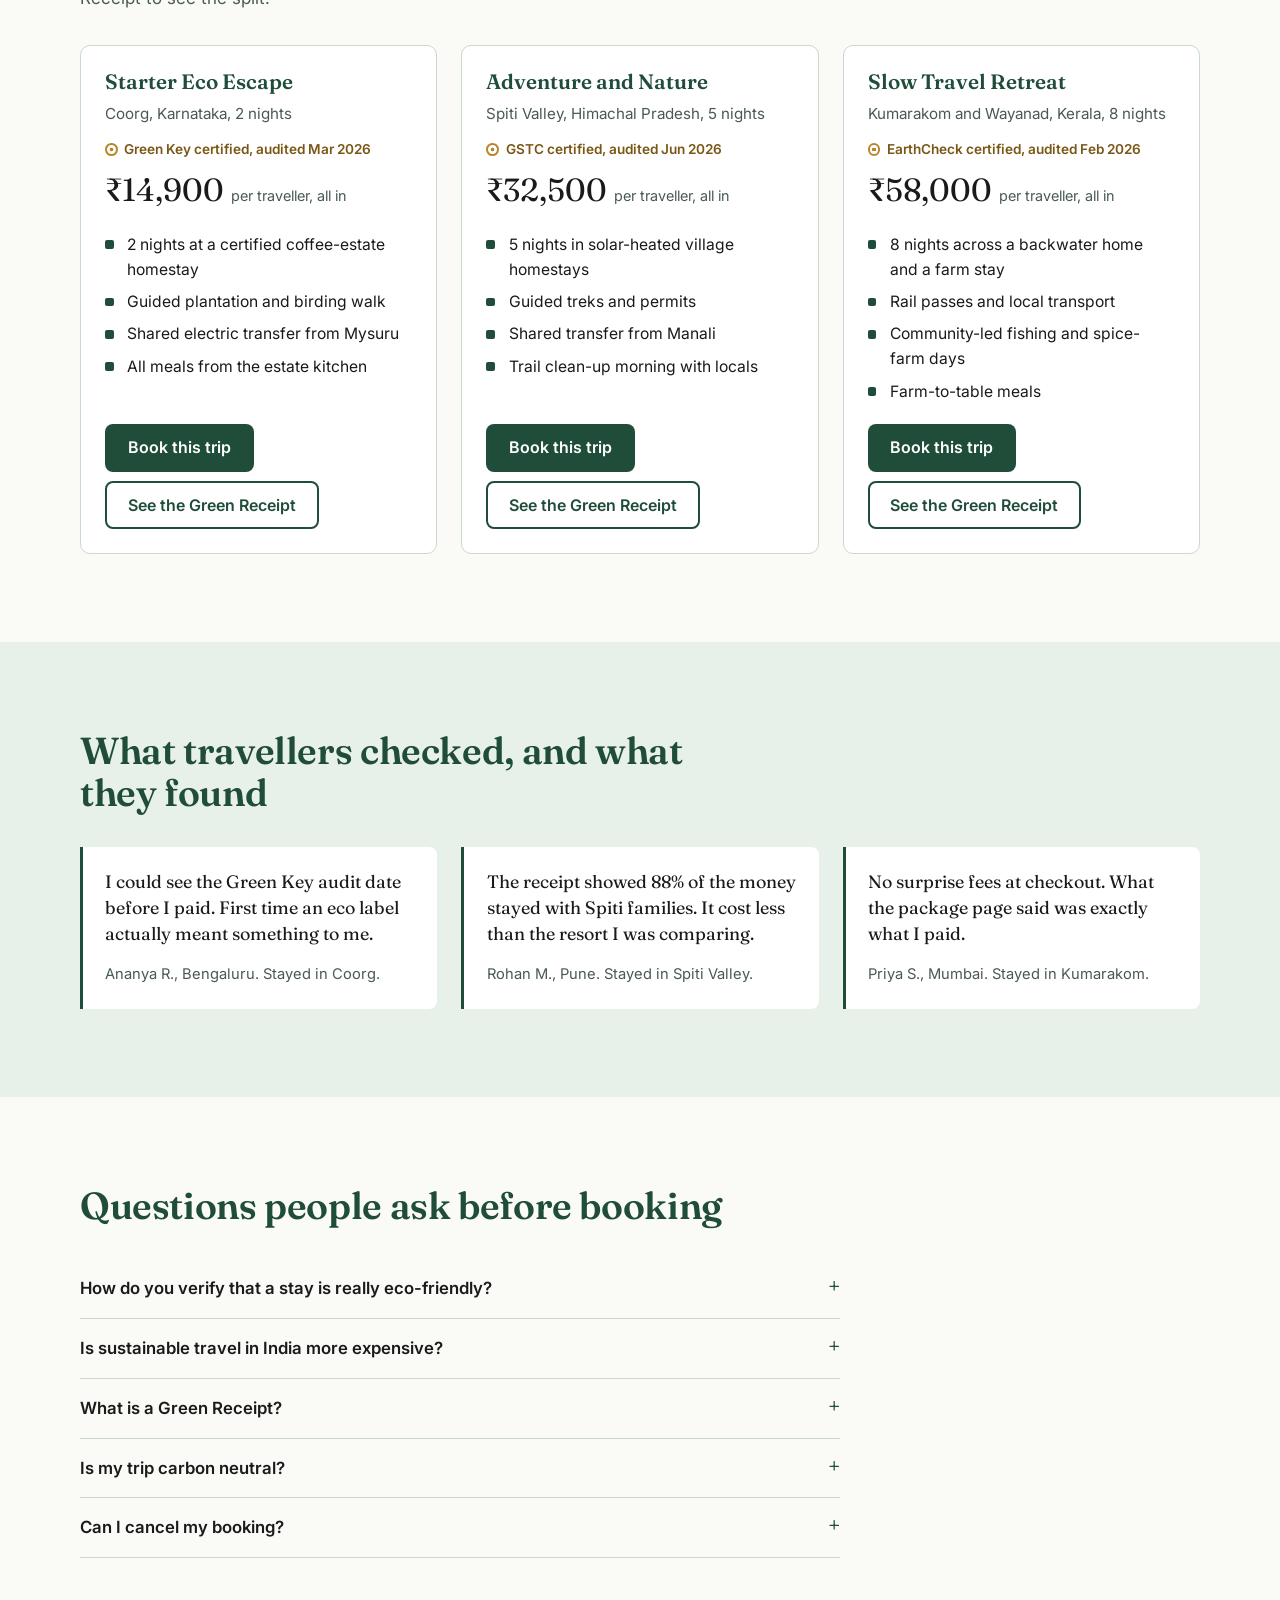
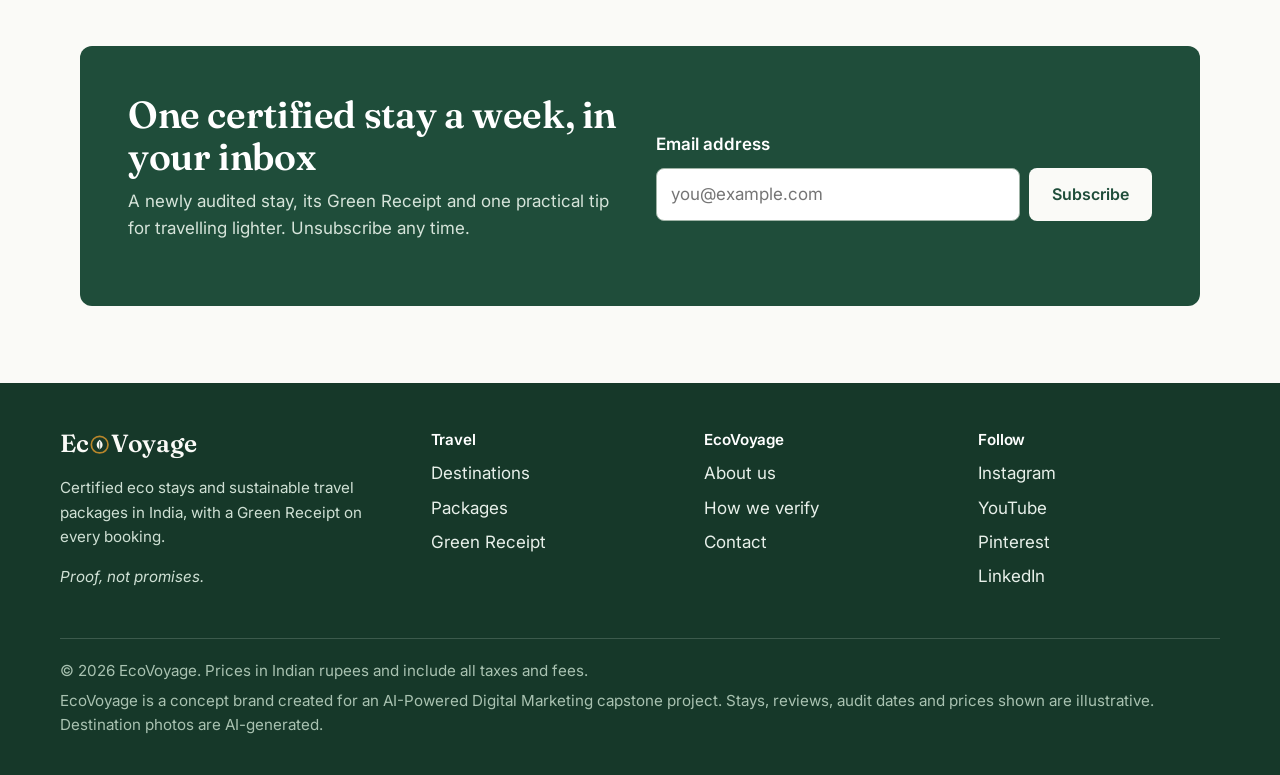
==== commit 0e4b7804: "Add files via upload Use destination photos with AI disclosure" ====
--- a/index.html
+++ b/index.html
@@ -101,7 +101,7 @@
     </div>
     <div class="stays">
     <article class="stay" data-tags="hills under5k family">
-      <img src="assets/scene-coorg.svg" alt="Illustration of Coorg, Karnataka" width="400" height="250" loading="lazy">
+      <img src="assets/coorg.webp" alt="Misty coffee plantation hills in Coorg at sunrise. AI-generated image" width="1200" height="800" loading="lazy" onerror="this.onerror=null;this.src='assets/scene-coorg.svg'">
       <div class="stay-body">
         <p class="place">Coorg, Karnataka</p>
         <h3>Kaapi Estate Homestay</h3>
@@ -111,7 +111,7 @@
       </div>
     </article>
     <article class="stay" data-tags="himalaya solar under5k">
-      <img src="assets/scene-spiti.svg" alt="Illustration of Spiti Valley, Himachal Pradesh" width="400" height="250" loading="lazy">
+      <img src="assets/spiti.webp" alt="Mud-brick village homestay below bare mountains in Spiti Valley. AI-generated image" width="1200" height="800" loading="lazy" onerror="this.onerror=null;this.src='assets/scene-spiti.svg'">
       <div class="stay-body">
         <p class="place">Spiti Valley, Himachal Pradesh</p>
         <h3>Kaza Solar Homestay</h3>
@@ -121,7 +121,7 @@
       </div>
     </article>
     <article class="stay" data-tags="water family">
-      <img src="assets/scene-kumarakom.svg" alt="Illustration of Kumarakom, Kerala" width="400" height="250" loading="lazy">
+      <img src="assets/kumarakom.webp" alt="Wooden canoe on the calm Vembanad backwaters in Kumarakom at dawn. AI-generated image" width="1200" height="800" loading="lazy" onerror="this.onerror=null;this.src='assets/scene-kumarakom.svg'">
       <div class="stay-body">
         <p class="place">Kumarakom, Kerala</p>
         <h3>Vembanad Backwater House</h3>
@@ -243,7 +243,7 @@
   </div>
   <div class="wrap footer-note">
     <p>&copy; 2026 EcoVoyage. Prices in Indian rupees and include all taxes and fees.</p>
-    <p>EcoVoyage is a concept brand created for an AI-Powered Digital Marketing capstone project. Stays, reviews, audit dates and prices shown are illustrative.</p>
+    <p>EcoVoyage is a concept brand created for an AI-Powered Digital Marketing capstone project. Stays, reviews, audit dates and prices shown are illustrative. Destination photos are AI-generated.</p>
   </div>
 </footer>
 <script src="script.js"></script>
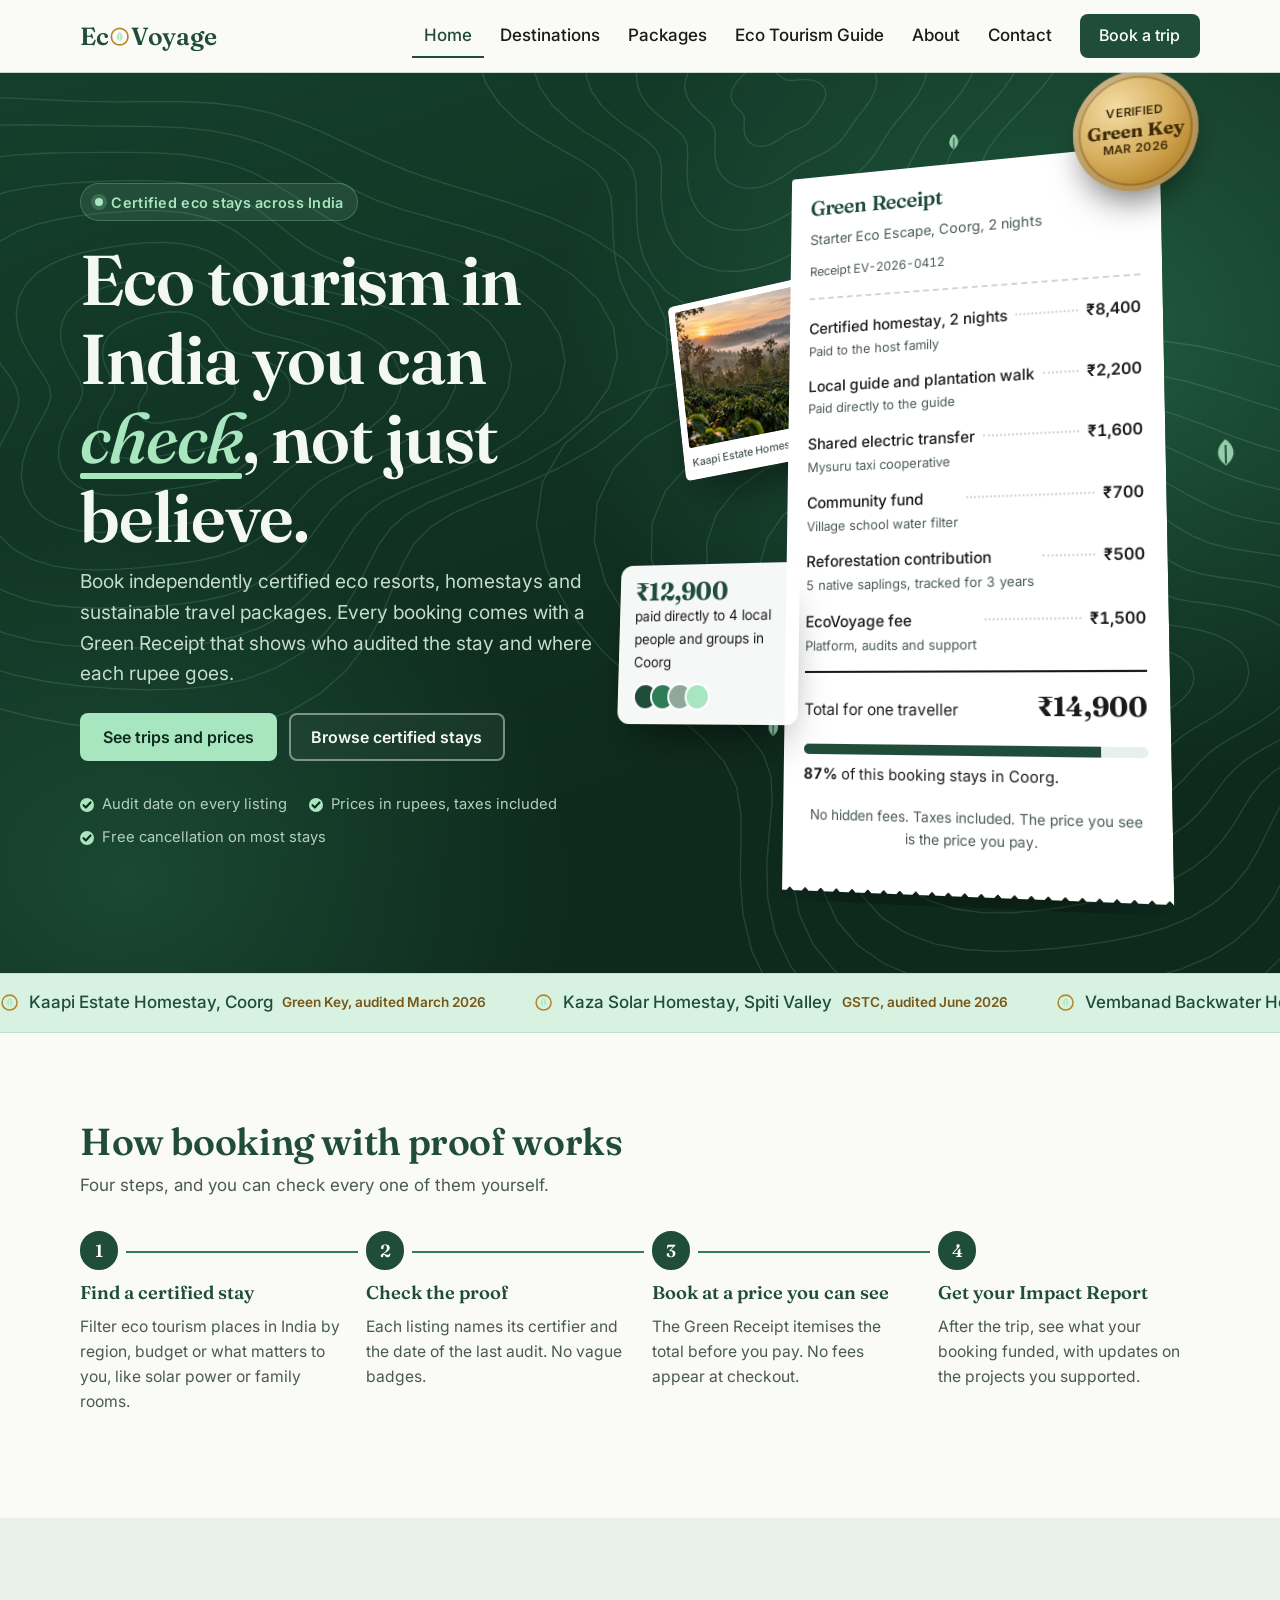
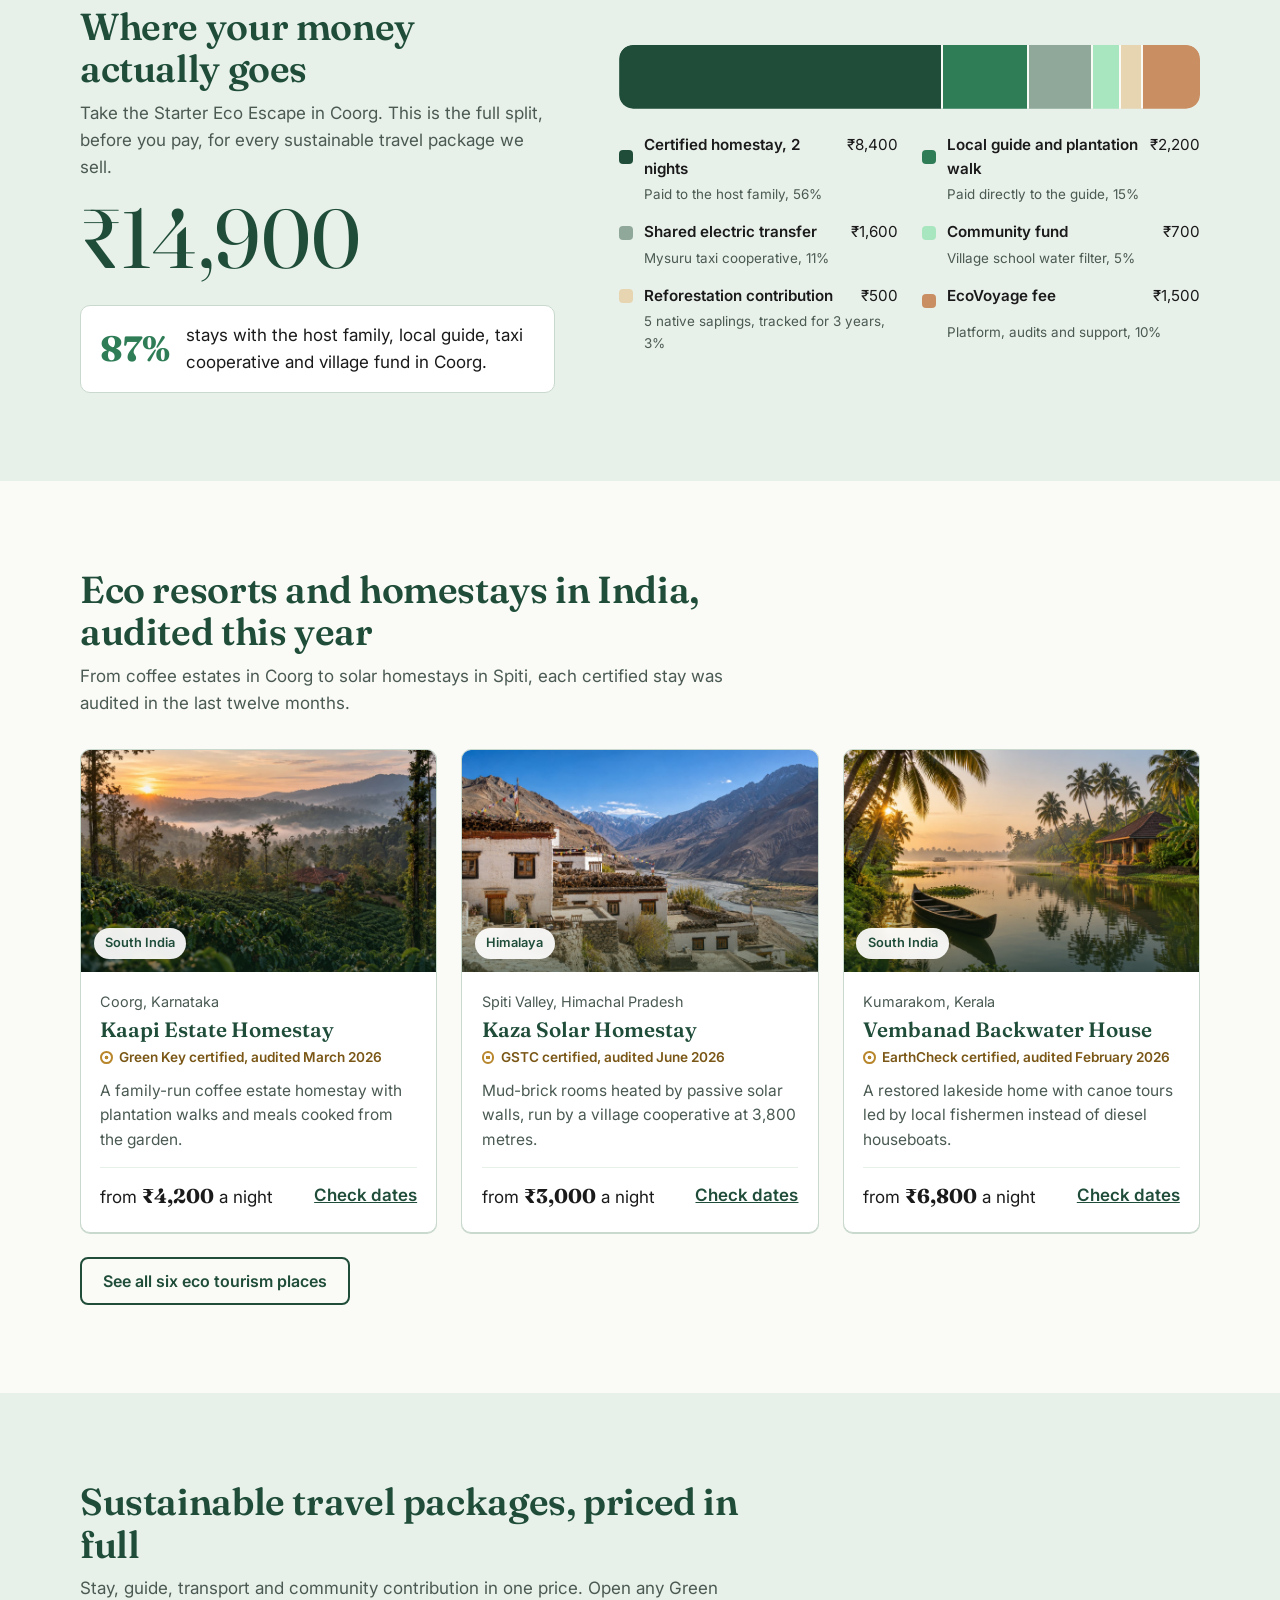
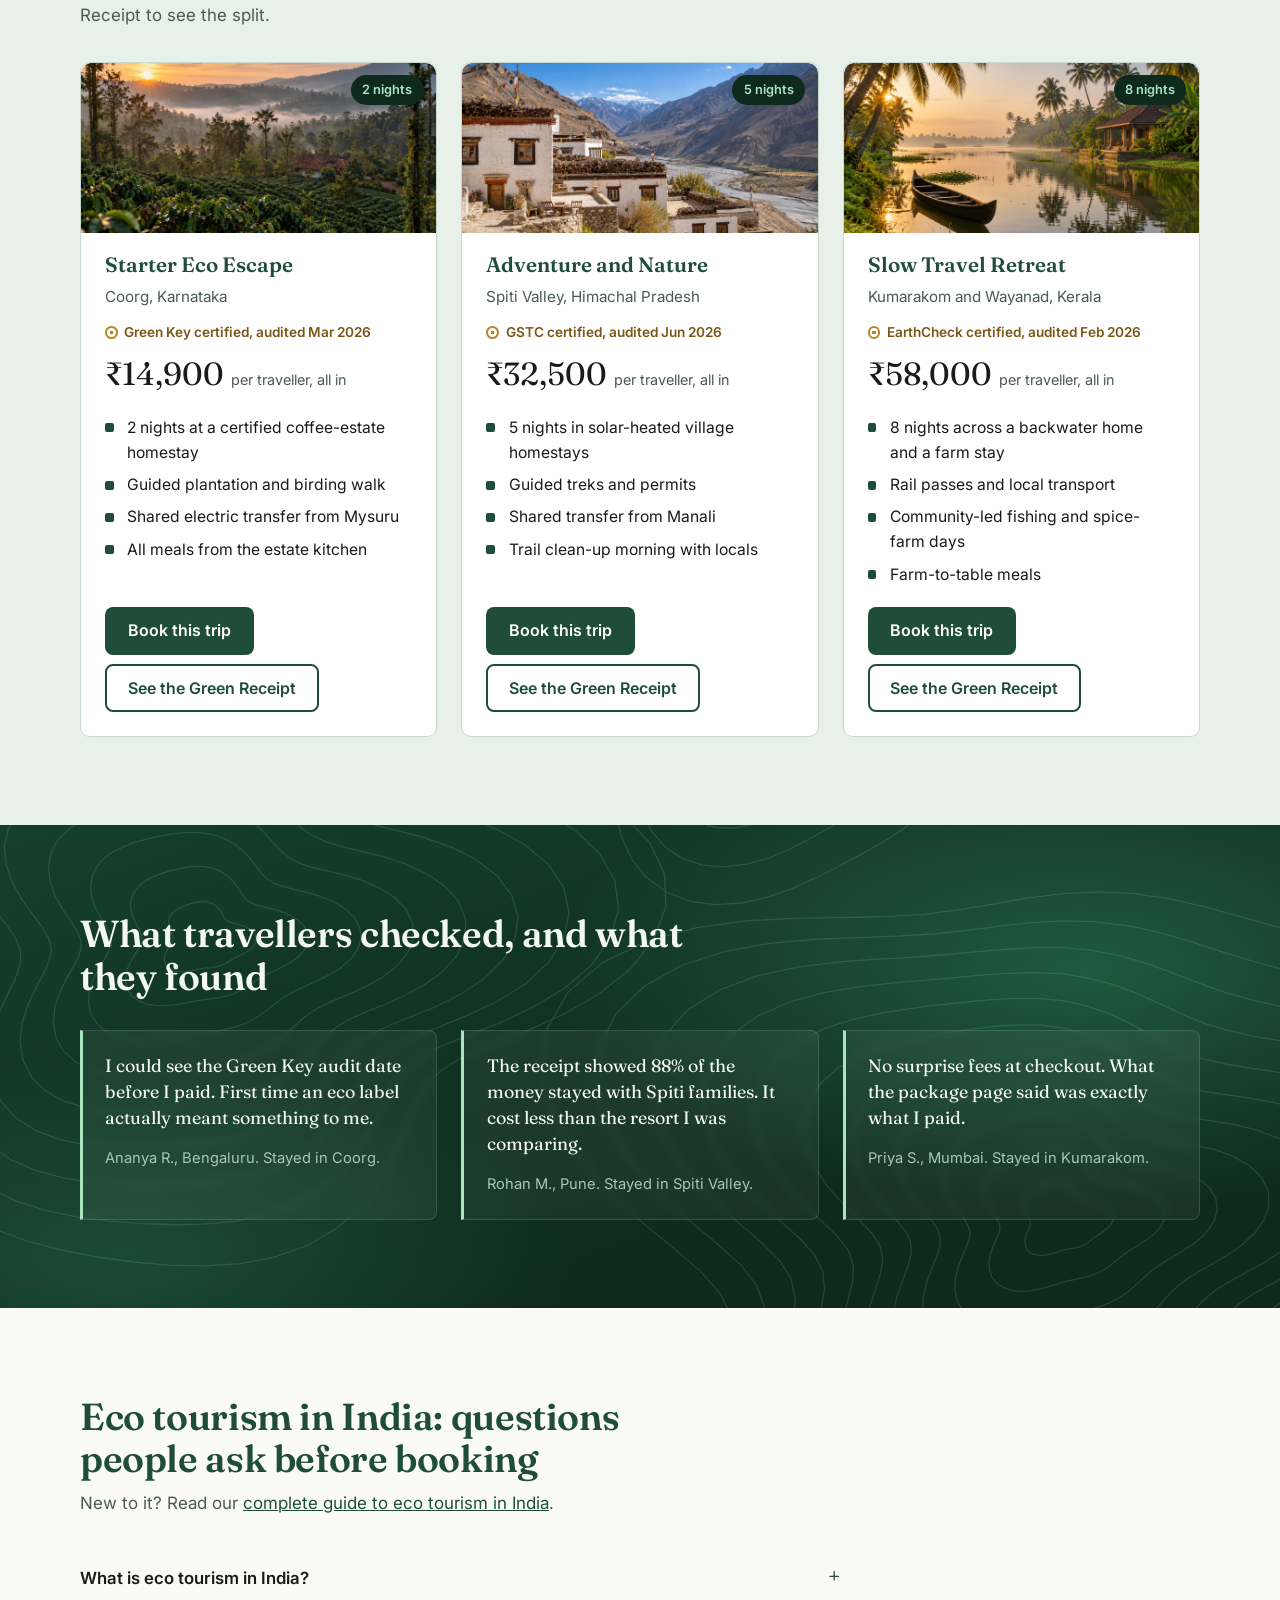
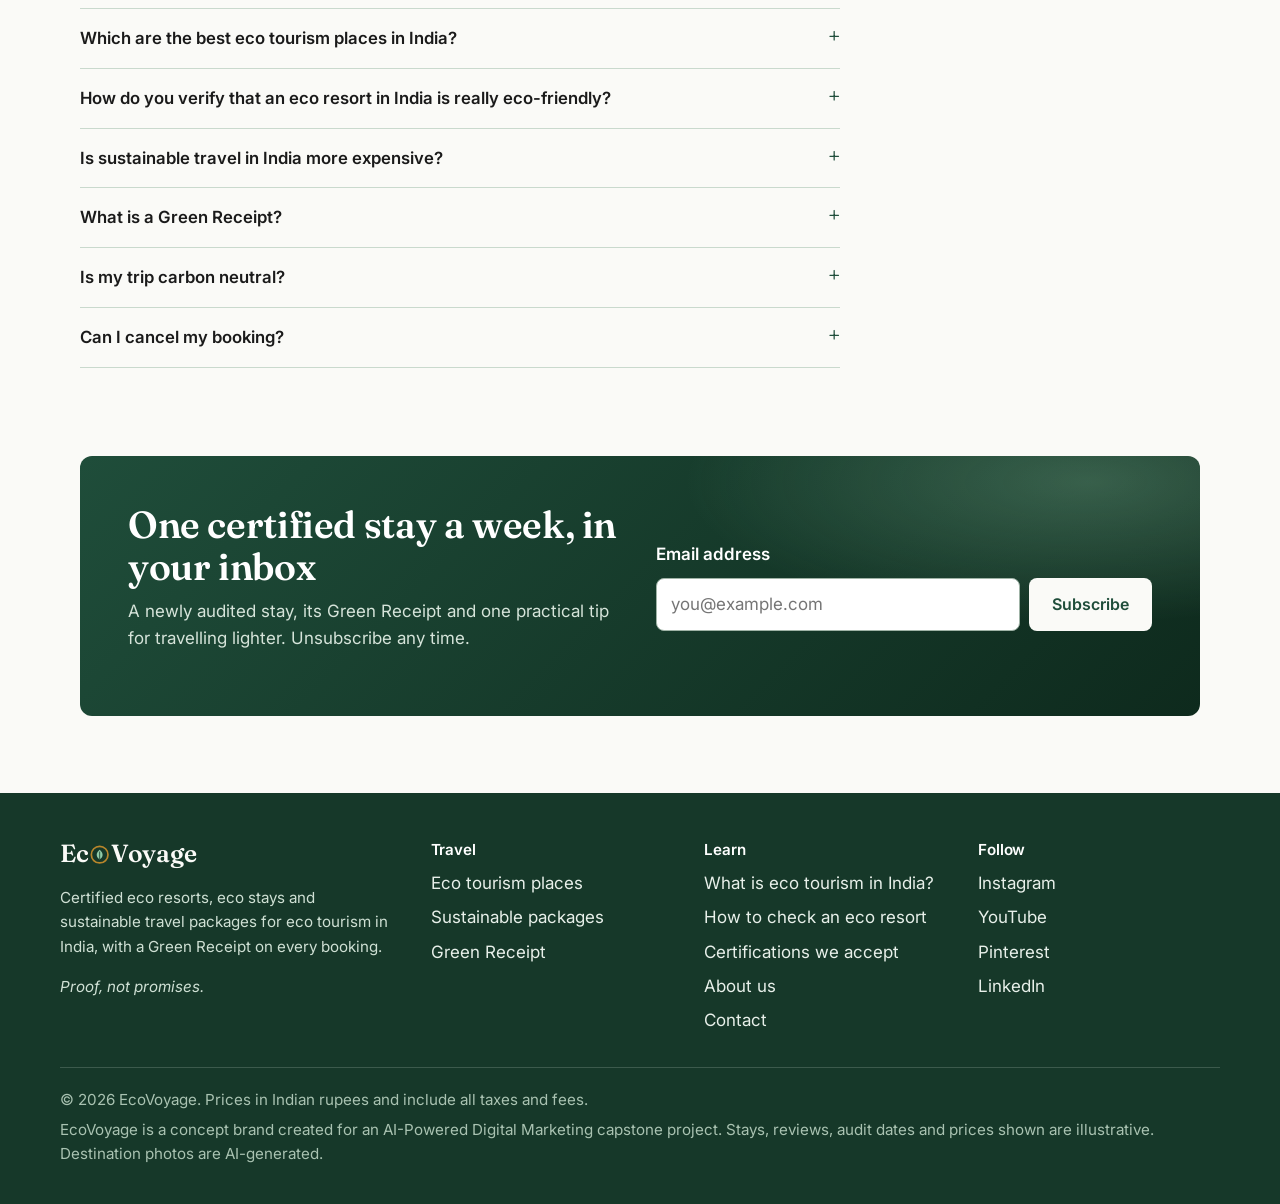
==== commit 5a508e3e: "Add files via upload V2: 3D hero, colour, motion, guide page and SEO." ====
--- a/index.html
+++ b/index.html
@@ -3,21 +3,28 @@
 <head>
 <meta charset="utf-8">
 <meta name="viewport" content="width=device-width, initial-scale=1">
-<title>EcoVoyage | Certified Eco Resorts and Sustainable Travel Packages in India</title>
-<meta name="description" content="Book certified eco resorts and sustainable travel packages in India. Every booking comes with a Green Receipt showing who audited the stay and where each rupee goes.">
+<title>Eco Tourism in India: Certified Eco Resorts | EcoVoyage</title>
+<meta name="description" content="Plan eco tourism in India with certified eco resorts, homestays and travel packages. Every booking shows who audited the stay and where each rupee goes.">
+<link rel="canonical" href="https://eco-mannat.netlify.app/">
 <meta property="og:type" content="website">
 <meta property="og:site_name" content="EcoVoyage">
-<meta property="og:title" content="EcoVoyage | Certified Eco Resorts and Sustainable Travel Packages in India">
-<meta property="og:description" content="Book certified eco resorts and sustainable travel packages in India. Every booking comes with a Green Receipt showing who audited the stay and where each rupee goes.">
-<meta name="theme-color" content="#1F4D3A">
+<meta property="og:locale" content="en_IN">
+<meta property="og:url" content="https://eco-mannat.netlify.app/">
+<meta property="og:title" content="Eco Tourism in India: Certified Eco Resorts | EcoVoyage">
+<meta property="og:description" content="Plan eco tourism in India with certified eco resorts, homestays and travel packages. Every booking shows who audited the stay and where each rupee goes.">
+<meta property="og:image" content="https://eco-mannat.netlify.app/assets/coorg.webp">
+<meta name="twitter:card" content="summary_large_image">
+<meta name="theme-color" content="#0E2A1D">
 <link rel="icon" href="assets/favicon.svg" type="image/svg+xml">
 <link rel="preconnect" href="https://fonts.googleapis.com">
 <link rel="preconnect" href="https://fonts.gstatic.com" crossorigin>
-<link href="https://fonts.googleapis.com/css2?family=Fraunces:opsz,wght@9..144,500;9..144,600&family=Inter:wght@400;500;600&display=swap" rel="stylesheet">
+<link href="https://fonts.googleapis.com/css2?family=Fraunces:ital,opsz,wght@0,9..144,500;0,9..144,600;1,9..144,500&family=Inter:wght@400;500;600&display=swap" rel="stylesheet">
 <link rel="stylesheet" href="style.css">
 <!-- Task 7: paste the Google tag (gtag.js) snippet from Google Ads here, directly below this line. -->
-<script type="application/ld+json">{"@context": "https://schema.org", "@type": "TravelAgency", "name": "EcoVoyage", "slogan": "Proof, not promises", "description": "Certified eco stays and sustainable travel packages in India, with an itemised Green Receipt on every booking.", "areaServed": "IN", "currenciesAccepted": "INR", "logo": "assets/logo.svg"}</script>
-<script type="application/ld+json">{"@context": "https://schema.org", "@type": "FAQPage", "mainEntity": [{"@type": "Question", "name": "How do you verify that a stay is really eco-friendly?", "acceptedAnswer": {"@type": "Answer", "text": "We only list stays certified by an independent body such as GSTC, Green Key or EarthCheck. Every listing names the certifier and the date of the last audit, and we remove stays whose certification lapses."}}, {"@type": "Question", "name": "Is sustainable travel in India more expensive?", "acceptedAnswer": {"@type": "Answer", "text": "Often not. Our Starter Eco Escape in Coorg costs ₹14,900 for two nights with meals, guide and transfer included. The Green Receipt shows every rupee, so you can compare it with any regular booking."}}, {"@type": "Question", "name": "What is a Green Receipt?", "acceptedAnswer": {"@type": "Answer", "text": "An itemised breakdown that comes with every booking. It shows who certified the stay, when it was audited, and how much of your money goes to the host, guides and community."}}, {"@type": "Question", "name": "Is my trip carbon neutral?", "acceptedAnswer": {"@type": "Answer", "text": "No, and we will not claim it is. Travel has a footprint. We show exactly what your booking contributes, such as native saplings or trail restoration, and how that work is tracked."}}, {"@type": "Question", "name": "Can I cancel my booking?", "acceptedAnswer": {"@type": "Answer", "text": "Yes. Most stays offer free cancellation up to 14 days before arrival. The exact policy is shown on each package before you pay."}}]}</script>
+<link rel="preload" as="image" href="assets/coorg.webp">
+<script type="application/ld+json">{"@context": "https://schema.org", "@type": "TravelAgency", "name": "EcoVoyage", "url": "https://eco-mannat.netlify.app/", "logo": "https://eco-mannat.netlify.app/assets/logo.svg", "image": "https://eco-mannat.netlify.app/assets/coorg.webp", "slogan": "Proof, not promises", "description": "Certified eco resorts and sustainable travel packages for eco tourism in India, with an itemised Green Receipt on every booking.", "areaServed": {"@type": "Country", "name": "India"}, "currenciesAccepted": "INR", "knowsAbout": ["eco tourism in India", "sustainable tourism India", "eco resorts in India", "sustainable homestays India", "green tourism India"]}</script>
+<script type="application/ld+json">{"@context": "https://schema.org", "@type": "WebSite", "name": "EcoVoyage", "url": "https://eco-mannat.netlify.app/", "inLanguage": "en-IN"}</script>
+<script type="application/ld+json">{"@context": "https://schema.org", "@type": "FAQPage", "mainEntity": [{"@type": "Question", "name": "What is eco tourism in India?", "acceptedAnswer": {"@type": "Answer", "text": "Eco tourism in India is travel to natural places that protects the environment and benefits local communities, such as village homestays in Spiti or community-run guesthouses in Meghalaya. On EcoVoyage, every stay is independently certified, so you can check the claim yourself."}}, {"@type": "Question", "name": "Which are the best eco tourism places in India?", "acceptedAnswer": {"@type": "Answer", "text": "Popular eco tourism places in India include Coorg in Karnataka, the Kerala backwaters at Kumarakom, Spiti Valley in Himachal Pradesh, Mawlynnong in Meghalaya, Sikkim and Jawai in Rajasthan. All six have certified stays on EcoVoyage."}}, {"@type": "Question", "name": "How do you verify that an eco resort in India is really eco-friendly?", "acceptedAnswer": {"@type": "Answer", "text": "We only list eco resorts and homestays certified by an independent body such as GSTC, Green Key or EarthCheck. Every listing names the certifier and the date of the last audit, and we remove stays whose certification lapses."}}, {"@type": "Question", "name": "Is sustainable travel in India more expensive?", "acceptedAnswer": {"@type": "Answer", "text": "Often not. Our Starter Eco Escape in Coorg costs ₹14,900 for two nights with meals, guide and transfer included. The Green Receipt shows every rupee, so you can compare it with any regular booking."}}, {"@type": "Question", "name": "What is a Green Receipt?", "acceptedAnswer": {"@type": "Answer", "text": "An itemised breakdown that comes with every booking. It shows who certified the stay, when it was audited, and how much of your money goes to the host, guides and community."}}, {"@type": "Question", "name": "Is my trip carbon neutral?", "acceptedAnswer": {"@type": "Answer", "text": "No, and we will not claim it is. Travel has a footprint. We show exactly what your booking contributes, such as native saplings or trail restoration, and how that work is tracked."}}, {"@type": "Question", "name": "Can I cancel my booking?", "acceptedAnswer": {"@type": "Answer", "text": "Yes. Most stays offer free cancellation up to 14 days before arrival. The exact policy is shown on each package before you pay."}}]}</script>
 </head><body>
 <a class="skip" href="#main">Skip to content</a>
 <header class="site-header">
@@ -28,6 +35,7 @@
       <a href="index.html" aria-current="page">Home</a>
       <a href="destinations.html">Destinations</a>
       <a href="packages.html">Packages</a>
+      <a href="guide.html">Eco Tourism Guide</a>
       <a href="about.html">About</a>
       <a href="contact.html">Contact</a>
       <a class="btn btn-primary nav-cta" href="packages.html">Book a trip</a>
@@ -35,18 +43,22 @@
   </div>
 </header>
 <main id="main">
-<section class="hero">
+<section class="hero dark">
   <div class="wrap hero-grid">
-    <div>
-      <h1>Eco travel you can check, not just believe.</h1>
-      <p class="lead">Every stay on EcoVoyage is independently certified. Every booking comes with a Green Receipt that shows who audited it and where each rupee goes.</p>
+    <div class="hero-copy">
+      <p class="eyebrow"><span class="dot"></span>Certified eco stays across India</p>
+      <h1>Eco tourism in India you can <em>check</em>, not just believe.</h1>
+      <p class="lead">Book independently certified eco resorts, homestays and sustainable travel packages. Every booking comes with a Green Receipt that shows who audited the stay and where each rupee goes.</p>
       <div class="btn-row">
-        <a class="btn btn-primary" href="packages.html">See trips and prices</a>
-        <a class="btn btn-quiet" href="destinations.html">Browse certified stays</a>
-      </div>
-      <p class="trust-line">Free cancellation on most stays. Prices in rupees with taxes included.</p>
-    </div>
-    <article class="receipt" id="receipt-starter" aria-labelledby="rt-starter">
+        <a class="btn btn-bright" href="packages.html">See trips and prices</a>
+        <a class="btn btn-ghost" href="destinations.html">Browse certified stays</a>
+      </div>
+      <ul class="hero-proof"><li>Audit date on every listing</li><li>Prices in rupees, taxes included</li><li>Free cancellation on most stays</li></ul>
+    </div>
+    <div class="stage" aria-label="Example Green Receipt for a Coorg homestay">
+      <div class="rig">
+        <div class="layer l-photo" aria-hidden="true"><div class="float"><figure><img src="assets/coorg.webp" alt="" width="1200" height="800" onerror="this.onerror=null;this.src='assets/scene-coorg.svg'"><figcaption>Kaapi Estate Homestay, Coorg</figcaption></figure></div></div>
+        <div class="l-receipt"><article class="receipt" id="receipt-starter" aria-labelledby="rt-starter">
     <header class="receipt-head">
       <h2 class="receipt-title" id="rt-starter">Green Receipt</h2>
       <p class="receipt-meta">Starter Eco Escape, Coorg, 2 nights</p>
@@ -67,41 +79,63 @@
       <p><strong>87%</strong> of this booking stays in Coorg.</p>
     </div>
     <p class="receipt-foot">No hidden fees. Taxes included. The price you see is the price you pay.</p>
-  </article>
-  </div>
-</section>
-
-<div class="wrap">
-  <div class="cert-row">
-    <p>Every stay is audited by one of these independent bodies:</p>
-    <ul><li>GSTC</li><li>Green Key</li><li>EarthCheck</li></ul>
-  </div>
+  </article></div>
+        <div class="layer l-coin" aria-hidden="true"><div class="float"><div class="coin">
+          <div class="coin-face"><span>VERIFIED</span><strong>Green Key</strong><span>MAR 2026</span></div>
+          <div class="coin-face coin-back"><svg class="seal" style="color:#3E2A06" viewBox="0 0 32 32" aria-hidden="true" focusable="false"><circle class="ring" cx="16" cy="16" r="12.5"/><path class="leaf" d="M16 8.5c-4.6 3.8-5.8 8.4-2.6 12.4 1.2 1.4 2.6 2.2 2.6 2.2s1.4-.8 2.6-2.2c3.2-4 2-8.6-2.6-12.4z"/><path class="vein" d="M16 12v10"/></svg></div>
+        </div></div></div>
+        <div class="layer l-chip" aria-hidden="true"><div class="float"><div class="chip"><strong>₹12,900</strong>paid directly to 4 local people and groups in Coorg<div class="people"><i style="--c:#1F4D3A"></i><i style="--c:#2E7D57"></i><i style="--c:#8FA89A"></i><i style="--c:#A8E6BF"></i></div></div></div></div>
+        <span class="leaf" style="--z:60px;top:40%;right:-70px"><svg viewBox="0 0 32 32" aria-hidden="true"><path fill="currentColor" d="M16 3c-7 6-9 13-4.5 19.5C13.4 25 16 27 16 27s2.6-2 4.5-4.5C25 16 23 9 16 3z"/><path d="M16 9v16" stroke="#0E2A1D" stroke-width="1.4" stroke-linecap="round"/></svg></span>
+        <span class="leaf" style="--z:-40px;top:78%;left:-40px;animation-delay:-4s;width:24px;height:24px"><svg viewBox="0 0 32 32" aria-hidden="true"><path fill="currentColor" d="M16 3c-7 6-9 13-4.5 19.5C13.4 25 16 27 16 27s2.6-2 4.5-4.5C25 16 23 9 16 3z"/><path d="M16 9v16" stroke="#0E2A1D" stroke-width="1.4" stroke-linecap="round"/></svg></span>
+        <span class="leaf" style="--z:120px;top:-50px;left:40%;animation-delay:-7s;width:22px;height:22px"><svg viewBox="0 0 32 32" aria-hidden="true"><path fill="currentColor" d="M16 3c-7 6-9 13-4.5 19.5C13.4 25 16 27 16 27s2.6-2 4.5-4.5C25 16 23 9 16 3z"/><path d="M16 9v16" stroke="#0E2A1D" stroke-width="1.4" stroke-linecap="round"/></svg></span>
+      </div>
+    </div>
+  </div>
+</section>
+
+<div class="ticker" aria-label="Recently audited stays">
+  <div class="ticker-track"><span class="ticker-item"><svg class="seal" viewBox="0 0 32 32" aria-hidden="true" focusable="false"><circle class="ring" cx="16" cy="16" r="12.5"/><path class="leaf" d="M16 8.5c-4.6 3.8-5.8 8.4-2.6 12.4 1.2 1.4 2.6 2.2 2.6 2.2s1.4-.8 2.6-2.2c3.2-4 2-8.6-2.6-12.4z"/><path class="vein" d="M16 12v10"/></svg>Kaapi Estate Homestay, Coorg <span class="proof">Green Key, audited March 2026</span></span><span class="ticker-item"><svg class="seal" viewBox="0 0 32 32" aria-hidden="true" focusable="false"><circle class="ring" cx="16" cy="16" r="12.5"/><path class="leaf" d="M16 8.5c-4.6 3.8-5.8 8.4-2.6 12.4 1.2 1.4 2.6 2.2 2.6 2.2s1.4-.8 2.6-2.2c3.2-4 2-8.6-2.6-12.4z"/><path class="vein" d="M16 12v10"/></svg>Kaza Solar Homestay, Spiti Valley <span class="proof">GSTC, audited June 2026</span></span><span class="ticker-item"><svg class="seal" viewBox="0 0 32 32" aria-hidden="true" focusable="false"><circle class="ring" cx="16" cy="16" r="12.5"/><path class="leaf" d="M16 8.5c-4.6 3.8-5.8 8.4-2.6 12.4 1.2 1.4 2.6 2.2 2.6 2.2s1.4-.8 2.6-2.2c3.2-4 2-8.6-2.6-12.4z"/><path class="vein" d="M16 12v10"/></svg>Vembanad Backwater House, Kumarakom <span class="proof">EarthCheck, audited February 2026</span></span><span class="ticker-item"><svg class="seal" viewBox="0 0 32 32" aria-hidden="true" focusable="false"><circle class="ring" cx="16" cy="16" r="12.5"/><path class="leaf" d="M16 8.5c-4.6 3.8-5.8 8.4-2.6 12.4 1.2 1.4 2.6 2.2 2.6 2.2s1.4-.8 2.6-2.2c3.2-4 2-8.6-2.6-12.4z"/><path class="vein" d="M16 12v10"/></svg>Living Root Guesthouse, Mawlynnong <span class="proof">GSTC, audited April 2026</span></span><span class="ticker-item"><svg class="seal" viewBox="0 0 32 32" aria-hidden="true" focusable="false"><circle class="ring" cx="16" cy="16" r="12.5"/><path class="leaf" d="M16 8.5c-4.6 3.8-5.8 8.4-2.6 12.4 1.2 1.4 2.6 2.2 2.6 2.2s1.4-.8 2.6-2.2c3.2-4 2-8.6-2.6-12.4z"/><path class="vein" d="M16 12v10"/></svg>Granite Hills Camp, Jawai <span class="proof">Green Key, audited January 2026</span></span><span class="ticker-item"><svg class="seal" viewBox="0 0 32 32" aria-hidden="true" focusable="false"><circle class="ring" cx="16" cy="16" r="12.5"/><path class="leaf" d="M16 8.5c-4.6 3.8-5.8 8.4-2.6 12.4 1.2 1.4 2.6 2.2 2.6 2.2s1.4-.8 2.6-2.2c3.2-4 2-8.6-2.6-12.4z"/><path class="vein" d="M16 12v10"/></svg>Yuksom Organic Farmstay, Yuksom <span class="proof">GSTC, audited May 2026</span></span><span aria-hidden="true" style="display:contents"><span class="ticker-item"><svg class="seal" viewBox="0 0 32 32" aria-hidden="true" focusable="false"><circle class="ring" cx="16" cy="16" r="12.5"/><path class="leaf" d="M16 8.5c-4.6 3.8-5.8 8.4-2.6 12.4 1.2 1.4 2.6 2.2 2.6 2.2s1.4-.8 2.6-2.2c3.2-4 2-8.6-2.6-12.4z"/><path class="vein" d="M16 12v10"/></svg>Kaapi Estate Homestay, Coorg <span class="proof">Green Key, audited March 2026</span></span><span class="ticker-item"><svg class="seal" viewBox="0 0 32 32" aria-hidden="true" focusable="false"><circle class="ring" cx="16" cy="16" r="12.5"/><path class="leaf" d="M16 8.5c-4.6 3.8-5.8 8.4-2.6 12.4 1.2 1.4 2.6 2.2 2.6 2.2s1.4-.8 2.6-2.2c3.2-4 2-8.6-2.6-12.4z"/><path class="vein" d="M16 12v10"/></svg>Kaza Solar Homestay, Spiti Valley <span class="proof">GSTC, audited June 2026</span></span><span class="ticker-item"><svg class="seal" viewBox="0 0 32 32" aria-hidden="true" focusable="false"><circle class="ring" cx="16" cy="16" r="12.5"/><path class="leaf" d="M16 8.5c-4.6 3.8-5.8 8.4-2.6 12.4 1.2 1.4 2.6 2.2 2.6 2.2s1.4-.8 2.6-2.2c3.2-4 2-8.6-2.6-12.4z"/><path class="vein" d="M16 12v10"/></svg>Vembanad Backwater House, Kumarakom <span class="proof">EarthCheck, audited February 2026</span></span><span class="ticker-item"><svg class="seal" viewBox="0 0 32 32" aria-hidden="true" focusable="false"><circle class="ring" cx="16" cy="16" r="12.5"/><path class="leaf" d="M16 8.5c-4.6 3.8-5.8 8.4-2.6 12.4 1.2 1.4 2.6 2.2 2.6 2.2s1.4-.8 2.6-2.2c3.2-4 2-8.6-2.6-12.4z"/><path class="vein" d="M16 12v10"/></svg>Living Root Guesthouse, Mawlynnong <span class="proof">GSTC, audited April 2026</span></span><span class="ticker-item"><svg class="seal" viewBox="0 0 32 32" aria-hidden="true" focusable="false"><circle class="ring" cx="16" cy="16" r="12.5"/><path class="leaf" d="M16 8.5c-4.6 3.8-5.8 8.4-2.6 12.4 1.2 1.4 2.6 2.2 2.6 2.2s1.4-.8 2.6-2.2c3.2-4 2-8.6-2.6-12.4z"/><path class="vein" d="M16 12v10"/></svg>Granite Hills Camp, Jawai <span class="proof">Green Key, audited January 2026</span></span><span class="ticker-item"><svg class="seal" viewBox="0 0 32 32" aria-hidden="true" focusable="false"><circle class="ring" cx="16" cy="16" r="12.5"/><path class="leaf" d="M16 8.5c-4.6 3.8-5.8 8.4-2.6 12.4 1.2 1.4 2.6 2.2 2.6 2.2s1.4-.8 2.6-2.2c3.2-4 2-8.6-2.6-12.4z"/><path class="vein" d="M16 12v10"/></svg>Yuksom Organic Farmstay, Yuksom <span class="proof">GSTC, audited May 2026</span></span></span></div>
 </div>
 
 <section class="band" aria-labelledby="how">
   <div class="wrap">
-    <div class="section-intro">
+    <div class="section-intro reveal">
       <h2 id="how">How booking with proof works</h2>
       <p>Four steps, and you can check every one of them yourself.</p>
     </div>
     <ol class="steps">
-      <li><h3>Find a certified stay</h3><p>Filter by region, budget or what matters to you, like solar power or family rooms.</p></li>
-      <li><h3>Check the proof</h3><p>Each listing names its certifier and the date of the last audit. No vague badges.</p></li>
-      <li><h3>Book at a price you can see</h3><p>The Green Receipt itemises the total before you pay. No fees appear at checkout.</p></li>
-      <li><h3>Get your Impact Report</h3><p>After the trip, see what your booking funded, with updates on the projects you supported.</p></li>
+      <li style="--d:0s"><h3>Find a certified stay</h3><p>Filter eco tourism places in India by region, budget or what matters to you, like solar power or family rooms.</p></li>
+      <li style="--d:.25s"><h3>Check the proof</h3><p>Each listing names its certifier and the date of the last audit. No vague badges.</p></li>
+      <li style="--d:.5s"><h3>Book at a price you can see</h3><p>The Green Receipt itemises the total before you pay. No fees appear at checkout.</p></li>
+      <li style="--d:.75s"><h3>Get your Impact Report</h3><p>After the trip, see what your booking funded, with updates on the projects you supported.</p></li>
     </ol>
   </div>
 </section>
 
-<section class="band band-sage" aria-labelledby="featured">
-  <div class="wrap">
-    <div class="section-intro">
-      <h2 id="featured">Certified eco stays across India</h2>
-      <p>From coffee estates in Coorg to solar homestays in Spiti, each one audited in the last twelve months.</p>
+<section class="band band-sage" aria-labelledby="money">
+  <div class="wrap money">
+    <div class="reveal">
+      <h2 id="money">Where your money actually goes</h2>
+      <p class="muted">Take the Starter Eco Escape in Coorg. This is the full split, before you pay, for every sustainable travel package we sell.</p>
+      <p class="money-total">₹14,900</p>
+      <div class="local-callout"><strong>87%</strong><span>stays with the host family, local guide, taxi cooperative and village fund in Coorg.</span></div>
+    </div>
+    <div class="reveal" style="--d:.15s">
+      <div class="split-bar" role="img" aria-label="Split of ₹14,900: host family ₹8,400, guide ₹2,200, transfer ₹1,600, community fund ₹700, reforestation ₹500, EcoVoyage fee ₹1,500"><span style="--v:8400;--c:#1F4D3A" title="Certified homestay, 2 nights: ₹8,400"></span><span style="--v:2200;--c:#2E7D57" title="Local guide and plantation walk: ₹2,200"></span><span style="--v:1600;--c:#8FA89A" title="Shared electric transfer: ₹1,600"></span><span style="--v:700;--c:#A8E6BF" title="Community fund: ₹700"></span><span style="--v:500;--c:#E6D5B0" title="Reforestation contribution: ₹500"></span><span style="--v:1500;--c:#C98F63" title="EcoVoyage fee: ₹1,500"></span></div>
+      <ul class="legend"><li style="--c:#1F4D3A"><i></i><b>Certified homestay, 2 nights</b><span>₹8,400</span><small>Paid to the host family, 56%</small></li><li style="--c:#2E7D57"><i></i><b>Local guide and plantation walk</b><span>₹2,200</span><small>Paid directly to the guide, 15%</small></li><li style="--c:#8FA89A"><i></i><b>Shared electric transfer</b><span>₹1,600</span><small>Mysuru taxi cooperative, 11%</small></li><li style="--c:#A8E6BF"><i></i><b>Community fund</b><span>₹700</span><small>Village school water filter, 5%</small></li><li style="--c:#E6D5B0"><i></i><b>Reforestation contribution</b><span>₹500</span><small>5 native saplings, tracked for 3 years, 3%</small></li><li style="--c:#C98F63"><i></i><b>EcoVoyage fee</b><span>₹1,500</span><small>Platform, audits and support, 10%</small></li></ul>
+    </div>
+  </div>
+</section>
+
+<section class="band" aria-labelledby="featured">
+  <div class="wrap">
+    <div class="section-intro reveal">
+      <h2 id="featured">Eco resorts and homestays in India, audited this year</h2>
+      <p>From coffee estates in Coorg to solar homestays in Spiti, each certified stay was audited in the last twelve months.</p>
     </div>
     <div class="stays">
-    <article class="stay" data-tags="hills under5k family">
-      <img src="assets/coorg.webp" alt="Misty coffee plantation hills in Coorg at sunrise. AI-generated image" width="1200" height="800" loading="lazy" onerror="this.onerror=null;this.src='assets/scene-coorg.svg'">
+    <article class="stay reveal" style="--d:0.00s" data-tags="hills under5k family">
+      <div class="stay-media"><img src="assets/coorg.webp" alt="Misty coffee plantation hills in Coorg at sunrise. AI-generated image" width="1200" height="800" loading="lazy" onerror="this.onerror=null;this.src='assets/scene-coorg.svg'"><span class="stay-tag">South India</span></div>
       <div class="stay-body">
         <p class="place">Coorg, Karnataka</p>
         <h3>Kaapi Estate Homestay</h3>
@@ -110,8 +144,8 @@
         <div class="price"><span>from <strong>₹4,200</strong> a night</span><a href="contact.html?stay=Kaapi+Estate+Homestay">Check dates</a></div>
       </div>
     </article>
-    <article class="stay" data-tags="himalaya solar under5k">
-      <img src="assets/spiti.webp" alt="Mud-brick village homestay below bare mountains in Spiti Valley. AI-generated image" width="1200" height="800" loading="lazy" onerror="this.onerror=null;this.src='assets/scene-spiti.svg'">
+    <article class="stay reveal" style="--d:0.08s" data-tags="himalaya solar under5k">
+      <div class="stay-media"><img src="assets/spiti.webp" alt="Mud-brick village homestay below bare mountains in Spiti Valley. AI-generated image" width="1200" height="800" loading="lazy" onerror="this.onerror=null;this.src='assets/scene-spiti.svg'"><span class="stay-tag">Himalaya</span></div>
       <div class="stay-body">
         <p class="place">Spiti Valley, Himachal Pradesh</p>
         <h3>Kaza Solar Homestay</h3>
@@ -120,8 +154,8 @@
         <div class="price"><span>from <strong>₹3,000</strong> a night</span><a href="contact.html?stay=Kaza+Solar+Homestay">Check dates</a></div>
       </div>
     </article>
-    <article class="stay" data-tags="water family">
-      <img src="assets/kumarakom.webp" alt="Wooden canoe on the calm Vembanad backwaters in Kumarakom at dawn. AI-generated image" width="1200" height="800" loading="lazy" onerror="this.onerror=null;this.src='assets/scene-kumarakom.svg'">
+    <article class="stay reveal" style="--d:0.16s" data-tags="water family">
+      <div class="stay-media"><img src="assets/kumarakom.webp" alt="Wooden canoe on the calm Vembanad backwaters in Kumarakom at dawn. AI-generated image" width="1200" height="800" loading="lazy" onerror="this.onerror=null;this.src='assets/scene-kumarakom.svg'"><span class="stay-tag">South India</span></div>
       <div class="stay-body">
         <p class="place">Kumarakom, Kerala</p>
         <h3>Vembanad Backwater House</h3>
@@ -131,20 +165,21 @@
       </div>
     </article>
     </div>
-    <div class="btn-row"><a class="btn btn-quiet" href="destinations.html">See all six destinations</a></div>
-  </div>
-</section>
-
-<section class="band" aria-labelledby="trips">
-  <div class="wrap">
-    <div class="section-intro">
+    <div class="btn-row"><a class="btn btn-quiet" href="destinations.html">See all six eco tourism places</a></div>
+  </div>
+</section>
+
+<section class="band band-sage" aria-labelledby="trips">
+  <div class="wrap">
+    <div class="section-intro reveal">
       <h2 id="trips">Sustainable travel packages, priced in full</h2>
       <p>Stay, guide, transport and community contribution in one price. Open any Green Receipt to see the split.</p>
     </div>
     <div class="packages">
-    <article class="package">
+    <article class="package reveal" style="--d:0.00s">
+      <div class="package-media"><img src="assets/coorg.webp" alt="Sustainable travel package in Coorg. AI-generated image" width="1200" height="800" loading="lazy" onerror="this.onerror=null;this.src='assets/scene-coorg.svg'"><span class="nights">2 nights</span></div>
       <h3>Starter Eco Escape</h3>
-      <p class="where">Coorg, Karnataka, 2 nights</p>
+      <p class="where">Coorg, Karnataka</p>
       <span class="proof">Green Key certified, audited Mar 2026</span>
       <p class="cost">₹14,900 <small>per traveller, all in</small></p>
       <ul><li>2 nights at a certified coffee-estate homestay</li><li>Guided plantation and birding walk</li><li>Shared electric transfer from Mysuru</li><li>All meals from the estate kitchen</li></ul>
@@ -153,9 +188,10 @@
         <a class="btn btn-quiet" href="packages.html#receipt-starter" data-show-receipt="starter">See the Green Receipt</a>
       </div>
     </article>
-    <article class="package">
+    <article class="package reveal" style="--d:0.10s">
+      <div class="package-media"><img src="assets/spiti.webp" alt="Sustainable travel package in Spiti Valley. AI-generated image" width="1200" height="800" loading="lazy" onerror="this.onerror=null;this.src='assets/scene-spiti.svg'"><span class="nights">5 nights</span></div>
       <h3>Adventure and Nature</h3>
-      <p class="where">Spiti Valley, Himachal Pradesh, 5 nights</p>
+      <p class="where">Spiti Valley, Himachal Pradesh</p>
       <span class="proof">GSTC certified, audited Jun 2026</span>
       <p class="cost">₹32,500 <small>per traveller, all in</small></p>
       <ul><li>5 nights in solar-heated village homestays</li><li>Guided treks and permits</li><li>Shared transfer from Manali</li><li>Trail clean-up morning with locals</li></ul>
@@ -164,9 +200,10 @@
         <a class="btn btn-quiet" href="packages.html#receipt-adventure" data-show-receipt="adventure">See the Green Receipt</a>
       </div>
     </article>
-    <article class="package">
+    <article class="package reveal" style="--d:0.20s">
+      <div class="package-media"><img src="assets/kumarakom.webp" alt="Sustainable travel package in Kumarakom and Wayanad. AI-generated image" width="1200" height="800" loading="lazy" onerror="this.onerror=null;this.src='assets/scene-kumarakom.svg'"><span class="nights">8 nights</span></div>
       <h3>Slow Travel Retreat</h3>
-      <p class="where">Kumarakom and Wayanad, Kerala, 8 nights</p>
+      <p class="where">Kumarakom and Wayanad, Kerala</p>
       <span class="proof">EarthCheck certified, audited Feb 2026</span>
       <p class="cost">₹58,000 <small>per traveller, all in</small></p>
       <ul><li>8 nights across a backwater home and a farm stay</li><li>Rail passes and local transport</li><li>Community-led fishing and spice-farm days</li><li>Farm-to-table meals</li></ul>
@@ -179,22 +216,24 @@
   </div>
 </section>
 
-<section class="band band-sage" aria-labelledby="reviews">
-  <div class="wrap">
-    <div class="section-intro"><h2 id="reviews">What travellers checked, and what they found</h2></div>
+<section class="band dark" aria-labelledby="reviews">
+  <div class="wrap">
+    <div class="section-intro reveal"><h2 id="reviews">What travellers checked, and what they found</h2></div>
     <div class="reviews">
-      <figure class="review"><blockquote>I could see the Green Key audit date before I paid. First time an eco label actually meant something to me.</blockquote><figcaption>Ananya R., Bengaluru. Stayed in Coorg.</figcaption></figure>
-      <figure class="review"><blockquote>The receipt showed 88% of the money stayed with Spiti families. It cost less than the resort I was comparing.</blockquote><figcaption>Rohan M., Pune. Stayed in Spiti Valley.</figcaption></figure>
-      <figure class="review"><blockquote>No surprise fees at checkout. What the package page said was exactly what I paid.</blockquote><figcaption>Priya S., Mumbai. Stayed in Kumarakom.</figcaption></figure>
+      <figure class="review reveal"><blockquote>I could see the Green Key audit date before I paid. First time an eco label actually meant something to me.</blockquote><figcaption>Ananya R., Bengaluru. Stayed in Coorg.</figcaption></figure>
+      <figure class="review reveal" style="--d:.1s"><blockquote>The receipt showed 88% of the money stayed with Spiti families. It cost less than the resort I was comparing.</blockquote><figcaption>Rohan M., Pune. Stayed in Spiti Valley.</figcaption></figure>
+      <figure class="review reveal" style="--d:.2s"><blockquote>No surprise fees at checkout. What the package page said was exactly what I paid.</blockquote><figcaption>Priya S., Mumbai. Stayed in Kumarakom.</figcaption></figure>
     </div>
   </div>
 </section>
 
 <section class="band" aria-labelledby="faq">
   <div class="wrap">
-    <div class="section-intro"><h2 id="faq">Questions people ask before booking</h2></div>
+    <div class="section-intro reveal"><h2 id="faq">Eco tourism in India: questions people ask before booking</h2><p>New to it? Read our <a href="guide.html">complete guide to eco tourism in India</a>.</p></div>
     <div class="faq">
-    <details><summary>How do you verify that a stay is really eco-friendly?</summary><p>We only list stays certified by an independent body such as GSTC, Green Key or EarthCheck. Every listing names the certifier and the date of the last audit, and we remove stays whose certification lapses.</p></details>
+    <details><summary>What is eco tourism in India?</summary><p>Eco tourism in India is travel to natural places that protects the environment and benefits local communities, such as village homestays in Spiti or community-run guesthouses in Meghalaya. On EcoVoyage, every stay is independently certified, so you can check the claim yourself.</p></details>
+    <details><summary>Which are the best eco tourism places in India?</summary><p>Popular eco tourism places in India include Coorg in Karnataka, the Kerala backwaters at Kumarakom, Spiti Valley in Himachal Pradesh, Mawlynnong in Meghalaya, Sikkim and Jawai in Rajasthan. All six have certified stays on EcoVoyage.</p></details>
+    <details><summary>How do you verify that an eco resort in India is really eco-friendly?</summary><p>We only list eco resorts and homestays certified by an independent body such as GSTC, Green Key or EarthCheck. Every listing names the certifier and the date of the last audit, and we remove stays whose certification lapses.</p></details>
     <details><summary>Is sustainable travel in India more expensive?</summary><p>Often not. Our Starter Eco Escape in Coorg costs ₹14,900 for two nights with meals, guide and transfer included. The Green Receipt shows every rupee, so you can compare it with any regular booking.</p></details>
     <details><summary>What is a Green Receipt?</summary><p>An itemised breakdown that comes with every booking. It shows who certified the stay, when it was audited, and how much of your money goes to the host, guides and community.</p></details>
     <details><summary>Is my trip carbon neutral?</summary><p>No, and we will not claim it is. Travel has a footprint. We show exactly what your booking contributes, such as native saplings or trail restoration, and how that work is tracked.</p></details>
@@ -205,7 +244,7 @@
 
 <section aria-labelledby="letters">
   <div class="wrap">
-    <div class="signup">
+    <div class="signup reveal">
       <div>
         <h2 id="letters">One certified stay a week, in your inbox</h2>
         <p>A newly audited stay, its Green Receipt and one practical tip for travelling lighter. Unsubscribe any time.</p>
@@ -225,16 +264,16 @@
   <div class="wrap footer-grid">
     <div>
       <a class="brand" href="index.html" aria-label="EcoVoyage home">Ec<svg class="seal" viewBox="0 0 32 32" aria-hidden="true" focusable="false"><circle class="ring" cx="16" cy="16" r="12.5"/><path class="leaf" d="M16 8.5c-4.6 3.8-5.8 8.4-2.6 12.4 1.2 1.4 2.6 2.2 2.6 2.2s1.4-.8 2.6-2.2c3.2-4 2-8.6-2.6-12.4z"/><path class="vein" d="M16 12v10"/></svg>Voyage</a>
-      <p style="margin-top:1rem">Certified eco stays and sustainable travel packages in India, with a Green Receipt on every booking.</p>
+      <p style="margin-top:1rem">Certified eco resorts, eco stays and sustainable travel packages for eco tourism in India, with a Green Receipt on every booking.</p>
       <p><em>Proof, not promises.</em></p>
     </div>
     <div>
       <h2>Travel</h2>
-      <ul><li><a href="destinations.html">Destinations</a></li><li><a href="packages.html">Packages</a></li><li><a href="packages.html#receipt-starter">Green Receipt</a></li></ul>
-    </div>
-    <div>
-      <h2>EcoVoyage</h2>
-      <ul><li><a href="about.html">About us</a></li><li><a href="about.html#certifications">How we verify</a></li><li><a href="contact.html">Contact</a></li></ul>
+      <ul><li><a href="destinations.html">Eco tourism places</a></li><li><a href="packages.html">Sustainable packages</a></li><li><a href="packages.html#receipt-starter">Green Receipt</a></li></ul>
+    </div>
+    <div>
+      <h2>Learn</h2>
+      <ul><li><a href="guide.html">What is eco tourism in India?</a></li><li><a href="guide.html#check">How to check an eco resort</a></li><li><a href="about.html#certifications">Certifications we accept</a></li><li><a href="about.html">About us</a></li><li><a href="contact.html">Contact</a></li></ul>
     </div>
     <div>
       <h2>Follow</h2>
--- a/style.css
+++ b/style.css
@@ -23,6 +23,7 @@
 html{scroll-behavior:smooth;-webkit-text-size-adjust:100%}
 body{margin:0;font-family:var(--sans);font-size:1.0625rem;line-height:1.6;color:var(--ink);background:var(--paper);-webkit-font-smoothing:antialiased}
 img,svg{max-width:100%;display:block}
+img{height:auto}
 a{color:var(--forest)}
 a:hover{color:var(--forest-deep)}
 :focus-visible{outline:3px solid var(--forest);outline-offset:3px;border-radius:4px}
@@ -66,7 +67,7 @@
 .site-nav .nav-cta{margin-left:.75rem;color:#fff;padding:.6rem 1.1rem;border-radius:8px;min-height:44px}
 .site-nav .nav-cta:hover{background:var(--forest-deep);color:#fff}
 .nav-toggle{display:none;background:none;border:2px solid var(--forest);color:var(--forest);font:600 .95rem var(--sans);padding:.5rem .9rem;border-radius:8px;min-height:44px;cursor:pointer}
-@media (max-width:860px){
+@media (max-width:1080px){
   .js .nav-toggle{display:inline-flex}
   .js .site-nav{display:none;position:absolute;left:0;right:0;top:100%;background:var(--paper);flex-direction:column;align-items:stretch;padding:.75rem 1.25rem 1.25rem;border-bottom:1px solid var(--sage-line)}
   .js .site-nav.open{display:flex}
@@ -243,3 +244,197 @@
 .site-footer p{font-size:.95rem}
 .footer-note{border-top:1px solid rgba(232,240,234,.18);padding:1.25rem 0 2rem;font-size:.85rem;color:#A9C2B1}
 .footer-note p{max-width:none;margin:0 0 .35rem}
+
+/* =====================================================================
+   V2: colour, depth and motion
+   WORLD: a field guide at dusk. Topographic contour lines, deep forest,
+   mint light, and the Green Receipt floating as the proof object.
+   Amber is still reserved for verification (stamp coin, audit tags).
+   ===================================================================== */
+:root{
+  --night:#0E2A1D;     /* deepest forest, hero base */
+  --emerald:#2E7D57;   /* glow and data */
+  --mint:#A8E6BF;      /* highlight on dark */
+  --mint-soft:#D7F2E1;
+  --sand:#E6D5B0;      /* data viz */
+  --clay:#C98F63;      /* data viz */
+  --stone:#8FA89A;     /* data viz */
+}
+.eyebrow{display:inline-flex;align-items:center;gap:.55rem;font-size:.9rem;font-weight:600;letter-spacing:.02em;padding:.4rem .85rem;border-radius:999px;margin:0 0 1.25rem}
+.eyebrow .dot{width:.5rem;height:.5rem;border-radius:50%;background:var(--mint);box-shadow:0 0 0 4px rgba(168,230,191,.2)}
+@media (prefers-reduced-motion:no-preference){.eyebrow .dot{animation:pulse 2.4s ease-in-out infinite}}
+@keyframes pulse{50%{box-shadow:0 0 0 8px rgba(168,230,191,0)}}
+
+/* Dark surfaces */
+.dark{position:relative;isolation:isolate;overflow:hidden;color:#DCEBE1;background:
+  radial-gradient(60% 70% at 85% 30%,rgba(46,125,87,.55),transparent 70%),
+  radial-gradient(50% 60% at 10% 90%,rgba(46,125,87,.35),transparent 70%),
+  linear-gradient(160deg,#153F2C 0%,var(--night) 70%)}
+.dark::before{content:"";position:absolute;inset:-10%;z-index:-1;background:url(topo.svg) center/cover no-repeat;opacity:.9}
+@media (prefers-reduced-motion:no-preference){.dark::before{animation:drift 40s ease-in-out infinite alternate}}
+@keyframes drift{to{transform:translate3d(-3%,2%,0) scale(1.05)}}
+.dark h1,.dark h2,.dark h3{color:#F4F8F2}
+.dark .lead,.dark p{color:#C6DCCD}
+.dark .eyebrow{background:rgba(168,230,191,.1);color:var(--mint);border:1px solid rgba(168,230,191,.25)}
+.dark a:not(.btn){color:var(--mint)}
+.dark :focus-visible{outline-color:var(--mint)}
+.btn-bright{background:var(--mint);color:var(--night)}
+.btn-bright:hover{background:#C4F0D4;color:var(--night);transform:translateY(-2px)}
+.btn-ghost{background:rgba(255,255,255,.04);color:#F4F8F2;border-color:rgba(244,248,242,.45)}
+.btn-ghost:hover{background:rgba(255,255,255,.1);color:#fff;border-color:#fff}
+.btn{transition:background-color .15s,border-color .15s,transform .2s}
+
+/* Hero v2 */
+.hero.dark{padding:clamp(3rem,7vw,6rem) 0 clamp(4rem,8vw,7rem)}
+.hero h1{font-size:clamp(2.5rem,5.6vw,4.4rem)}
+.hero h1 em{font-style:italic;font-weight:500;color:var(--mint);position:relative;white-space:nowrap}
+.hero h1 em::after{content:"";position:absolute;left:0;right:0;bottom:.02em;height:.09em;background:var(--mint);border-radius:2px;transform-origin:left}
+@media (prefers-reduced-motion:no-preference){.hero h1 em::after{animation:underline 1s .9s cubic-bezier(.2,.7,.2,1) both}}
+@keyframes underline{from{transform:scaleX(0)}}
+.hero-proof{list-style:none;padding:0;margin:2rem 0 0;display:flex;flex-wrap:wrap;gap:.6rem 1.4rem;font-size:.92rem;color:#B5CFBE}
+.hero-proof li{display:flex;align-items:center;gap:.45rem}
+.hero-proof li::before{content:"";width:.9rem;height:.9rem;border-radius:50%;background:var(--mint) url("data:image/svg+xml,%3Csvg xmlns='http://www.w3.org/2000/svg' viewBox='0 0 12 12'%3E%3Cpath d='M3 6.2l2 2 4-4.4' fill='none' stroke='%230E2A1D' stroke-width='1.8' stroke-linecap='round' stroke-linejoin='round'/%3E%3C/svg%3E") center/100% no-repeat}
+
+/* The 3D stage: stay photo, Green Receipt and the verification coin */
+.stage{position:relative;perspective:1400px;min-height:600px;display:flex;justify-content:flex-end;align-items:flex-start;padding-right:30px}
+.rig{--rx:0deg;--ry:0deg;position:relative;width:min(380px,86vw);transform-style:preserve-3d;transform:rotateX(calc(7deg + var(--rx))) rotateY(calc(-15deg + var(--ry)));transition:transform .08s linear}
+.layer{position:absolute;transform-style:preserve-3d}
+.layer .float{transform-style:preserve-3d}
+@media (prefers-reduced-motion:no-preference){
+  .layer .float{animation:bob 7s ease-in-out infinite}
+  .l-photo .float{animation-delay:-2s}.l-coin .float{animation-duration:5.5s}.l-chip .float{animation-delay:-3.5s;animation-duration:6s}
+}
+@keyframes bob{50%{transform:translateY(-12px)}}
+.l-receipt{position:relative;transform:translateZ(40px)}
+.l-receipt .receipt{max-width:none;padding:1.4rem 1.3rem 1.8rem;font-size:.92em;box-shadow:0 40px 70px -30px rgba(0,0,0,.6),0 0 0 1px rgba(255,255,255,.4)}
+.l-receipt .receipt::after{bottom:-11px}
+.l-receipt .receipt-lines li{padding:.4rem 0}
+.l-receipt .stamp{display:none}
+.l-receipt .receipt-head{grid-template-columns:1fr}
+.l-photo{top:70px;left:-190px;width:230px;transform:translateZ(-90px) rotate(-8deg)}
+.l-photo figure{margin:0;background:#fff;padding:8px 8px 0;border-radius:6px;box-shadow:0 30px 60px -25px rgba(0,0,0,.65)}
+.l-photo img{width:100%;aspect-ratio:4/3;object-fit:cover;border-radius:3px}
+.l-photo figcaption{font-size:.78rem;color:var(--muted);padding:.5rem .15rem .6rem;font-weight:500}
+.l-coin{top:-26px;right:-46px;transform:translateZ(150px)}
+.coin{width:112px;height:112px;position:relative;transform-style:preserve-3d}
+@media (prefers-reduced-motion:no-preference){.coin{animation:spin 9s cubic-bezier(.6,0,.4,1) infinite}}
+@keyframes spin{0%,30%{transform:rotateY(0)}50%,80%{transform:rotateY(180deg)}100%{transform:rotateY(360deg)}}
+.coin-face{position:absolute;inset:0;border-radius:50%;backface-visibility:hidden;-webkit-backface-visibility:hidden;display:flex;flex-direction:column;align-items:center;justify-content:center;text-align:center;
+  background:radial-gradient(circle at 35% 30%,#F3DDA6,#D6AE5E 45%,#B8862B 75%,#8C6420);color:#3E2A06;
+  box-shadow:inset 0 0 0 5px rgba(255,255,255,.25),inset 0 0 0 7px rgba(92,62,10,.35),0 18px 30px -10px rgba(0,0,0,.55);font-size:.68rem;line-height:1.25;font-weight:600;letter-spacing:.03em}
+.coin-face strong{font-family:var(--serif);font-size:1.05rem;letter-spacing:0}
+.coin-back{transform:rotateY(180deg)}
+.coin-back svg{width:56%;height:56%}
+.l-chip{bottom:150px;left:-140px;transform:translateZ(120px)}
+.chip{background:rgba(255,255,255,.96);color:var(--ink);border-radius:12px;padding:.8rem 1rem;width:185px;box-shadow:0 24px 44px -18px rgba(0,0,0,.6);font-size:.85rem}
+.chip strong{font-family:var(--serif);font-size:1.5rem;color:var(--forest);display:block;line-height:1.1}
+.chip .people{display:flex;margin-top:.55rem}
+.chip .people i{width:26px;height:26px;border-radius:50%;border:2px solid #fff;margin-right:-8px;background:var(--c)}
+.chip .bar{height:7px;border-radius:4px;background:var(--sage);margin-top:.5rem;overflow:hidden}
+.chip .bar span{display:block;height:100%;width:87%;background:linear-gradient(90deg,var(--emerald),var(--forest));border-radius:4px}
+@media (prefers-reduced-motion:no-preference){.chip .bar span{animation:grow 1.4s 1.2s cubic-bezier(.2,.7,.2,1) both}}
+@keyframes grow{from{width:0}}
+.leaf{position:absolute;width:34px;height:34px;color:var(--mint);opacity:.85;pointer-events:none}
+.leaf svg{width:100%;height:100%}
+@media (prefers-reduced-motion:no-preference){.leaf{animation:leaf 11s ease-in-out infinite}}
+@keyframes leaf{0%,100%{transform:translate3d(0,0,var(--z)) rotate(0)}50%{transform:translate3d(14px,-22px,var(--z)) rotate(28deg)}}
+@media (max-width:900px){
+  .stage{min-height:0;margin-top:1rem;justify-content:center;padding-right:0}
+  .rig{transform:none}
+  .l-photo,.l-chip,.leaf{display:none}
+  .l-coin{top:-44px;right:6px;transform:none}
+  .coin{width:92px;height:92px}
+}
+
+/* Ticker of recently audited stays */
+.ticker{background:var(--mint-soft);border-block:1px solid #BFE3CB;overflow:hidden;padding:.95rem 0}
+.ticker-track{display:flex;gap:3rem;width:max-content}
+@media (prefers-reduced-motion:no-preference){.ticker-track{animation:marquee 45s linear infinite}.ticker:hover .ticker-track{animation-play-state:paused}}
+@keyframes marquee{to{transform:translateX(-50%)}}
+.ticker-item{display:flex;align-items:center;gap:.6rem;white-space:nowrap;font-weight:500;color:var(--forest)}
+.ticker-item .seal{width:1.2rem;height:1.2rem;color:var(--forest)}
+.ticker-item .proof{font-size:.85rem}
+.ticker-item .proof::before{display:none}
+
+/* Scroll reveal */
+.js .reveal{opacity:0;transform:translateY(28px);transition:opacity .8s cubic-bezier(.2,.7,.2,1) var(--d,0s),transform .8s cubic-bezier(.2,.7,.2,1) var(--d,0s)}
+.js .reveal.in{opacity:1;transform:none}
+@media (prefers-reduced-motion:reduce){.js .reveal{opacity:1;transform:none;transition:none}}
+
+/* Steps v2: connector draws when in view */
+.steps li::before{transition:background-color .4s var(--d,0s),color .4s var(--d,0s)}
+.js .steps li:not(:last-child)::after{border-top:2px solid var(--emerald);transform:scaleX(0);transform-origin:left;transition:transform .9s cubic-bezier(.2,.7,.2,1) calc(var(--d,0s) + .2s)}
+.js .steps.in li::after{transform:scaleX(1)}
+.js .steps.in li::before{background:var(--forest);color:#fff}
+
+/* Where the money goes */
+.money{display:grid;grid-template-columns:.9fr 1.1fr;gap:clamp(2rem,5vw,4rem);align-items:center}
+@media (max-width:900px){.money{grid-template-columns:1fr}}
+.money-total{font-family:var(--serif);font-size:clamp(3rem,7vw,5.2rem);line-height:1;color:var(--forest);margin:.25rem 0 1rem}
+.split-bar{display:flex;height:64px;border-radius:14px;overflow:hidden;box-shadow:0 18px 40px -22px rgba(14,42,29,.6)}
+.split-bar span{flex:var(--v);background:var(--c);position:relative}
+.split-bar span+span{border-left:2px solid var(--paper)}
+.js .split-bar{clip-path:inset(0 100% 0 0 round 14px);transition:clip-path 1.4s cubic-bezier(.2,.7,.2,1) .35s}
+.js .reveal.in .split-bar{clip-path:inset(0 0 0 0 round 14px)}
+@media (prefers-reduced-motion:reduce){.js .split-bar{clip-path:none}}
+.legend{list-style:none;padding:0;margin:1.5rem 0 0;display:grid;grid-template-columns:1fr 1fr;gap:.9rem 1.5rem}
+@media (max-width:560px){.legend{grid-template-columns:1fr}}
+.legend li{display:grid;grid-template-columns:14px 1fr auto;gap:.2rem .7rem;align-items:baseline;font-size:.95rem}
+.legend i{width:14px;height:14px;border-radius:4px;background:var(--c);align-self:center}
+.legend b{font-weight:600}
+.legend small{grid-column:2/4;color:var(--muted);font-size:.84rem}
+.local-callout{margin-top:1.5rem;padding:1rem 1.2rem;background:var(--white);border-radius:10px;border:1px solid var(--sage-line);display:flex;gap:1rem;align-items:center}
+.local-callout strong{font-family:var(--serif);font-size:2.2rem;color:var(--emerald);line-height:1}
+
+/* Stay cards v2: photos with depth */
+.stay{transition:transform .35s cubic-bezier(.2,.7,.2,1),box-shadow .35s;box-shadow:0 1px 0 var(--sage-line)}
+.stay:hover{transform:translateY(-6px);box-shadow:0 26px 50px -24px rgba(14,42,29,.45)}
+.stay-media{position:relative;overflow:hidden}
+.stay-media img{transition:transform .8s cubic-bezier(.2,.7,.2,1)}
+.stay:hover .stay-media img{transform:scale(1.06)}
+.stay-media::after{content:"";position:absolute;inset:auto 0 0 0;height:45%;background:linear-gradient(transparent,rgba(14,42,29,.55));pointer-events:none}
+.stay-tag{position:absolute;left:.8rem;bottom:.8rem;z-index:1;background:rgba(255,255,255,.92);backdrop-filter:blur(6px);color:var(--forest);font-size:.8rem;font-weight:600;padding:.35rem .7rem;border-radius:999px}
+.package-media{margin:-1.5rem -1.5rem 1.25rem;height:170px;overflow:hidden;border-radius:10px 10px 0 0;position:relative}
+.package-media img{width:100%;height:100%;object-fit:cover;transition:transform .8s cubic-bezier(.2,.7,.2,1)}
+.package{overflow:hidden;transition:transform .35s cubic-bezier(.2,.7,.2,1),box-shadow .35s}
+.package:hover{transform:translateY(-6px);box-shadow:0 26px 50px -24px rgba(14,42,29,.45)}
+.package:hover .package-media img{transform:scale(1.06)}
+.package .nights{position:absolute;top:.8rem;right:.8rem;background:var(--night);color:var(--mint);font-size:.8rem;font-weight:600;padding:.3rem .7rem;border-radius:999px}
+
+/* Reviews on dark */
+.dark .review{background:rgba(255,255,255,.05);border:1px solid rgba(168,230,191,.18);border-left:3px solid var(--mint);backdrop-filter:blur(4px)}
+.dark .review blockquote{color:#F4F8F2}
+.dark .review figcaption{color:#A9C7B4}
+
+/* Signup v2 */
+.signup{background:radial-gradient(60% 90% at 90% 10%,rgba(168,230,191,.25),transparent 60%),linear-gradient(135deg,var(--forest),var(--night));position:relative;overflow:hidden}
+
+/* Inner page heads */
+.page-head.dark{padding:clamp(3rem,7vw,5rem) 0 clamp(2.5rem,5vw,3.5rem)}
+.page-head.dark .section-intro{margin-bottom:0}
+.crumbs{font-size:.88rem;margin:0 0 1rem;color:#A9C7B4}
+.crumbs a{color:var(--mint)}
+
+/* Guide (pillar) page */
+.guide{display:grid;grid-template-columns:240px 1fr;gap:clamp(2rem,5vw,4rem);align-items:start}
+@media (max-width:900px){.guide{grid-template-columns:1fr}}
+.toc{position:sticky;top:96px;font-size:.93rem;border-left:2px solid var(--sage-line);padding-left:1rem}
+.toc p{font-weight:600;color:var(--forest);margin-bottom:.5rem}
+.toc ol{padding-left:1.1rem;margin:0;display:grid;gap:.4rem}
+.toc a{text-decoration:none;color:var(--muted)}
+.toc a:hover{color:var(--forest);text-decoration:underline}
+@media (max-width:900px){.toc{position:static}}
+.article h2{margin-top:2.75rem;scroll-margin-top:96px}
+.article h3{margin-top:1.5rem}
+.article ul,.article ol{padding-left:1.25rem;display:grid;gap:.5rem;max-width:66ch}
+.answer{background:var(--mint-soft);border-left:4px solid var(--emerald);padding:1.1rem 1.3rem;border-radius:0 10px 10px 0;font-size:1.08rem;max-width:66ch}
+.answer p{margin:0}
+.compare{width:100%;border-collapse:collapse;background:var(--white);font-size:.96rem;margin:1rem 0}
+.compare th,.compare td{padding:.75rem 1rem;border-bottom:1px solid var(--sage-line);text-align:left;vertical-align:top}
+.compare thead th{background:var(--forest);color:#fff;font-weight:600}
+.updated{font-size:.9rem;color:#A9C7B4}
+.dark .receipt .receipt-title{color:var(--forest)}
+.dark .receipt p{color:var(--muted)}
+.dark .receipt .local-share p{color:var(--ink)}
+.page-head.dark h1{font-size:clamp(2.2rem,4.6vw,3.5rem)}
+.answer{margin-bottom:1.25rem}
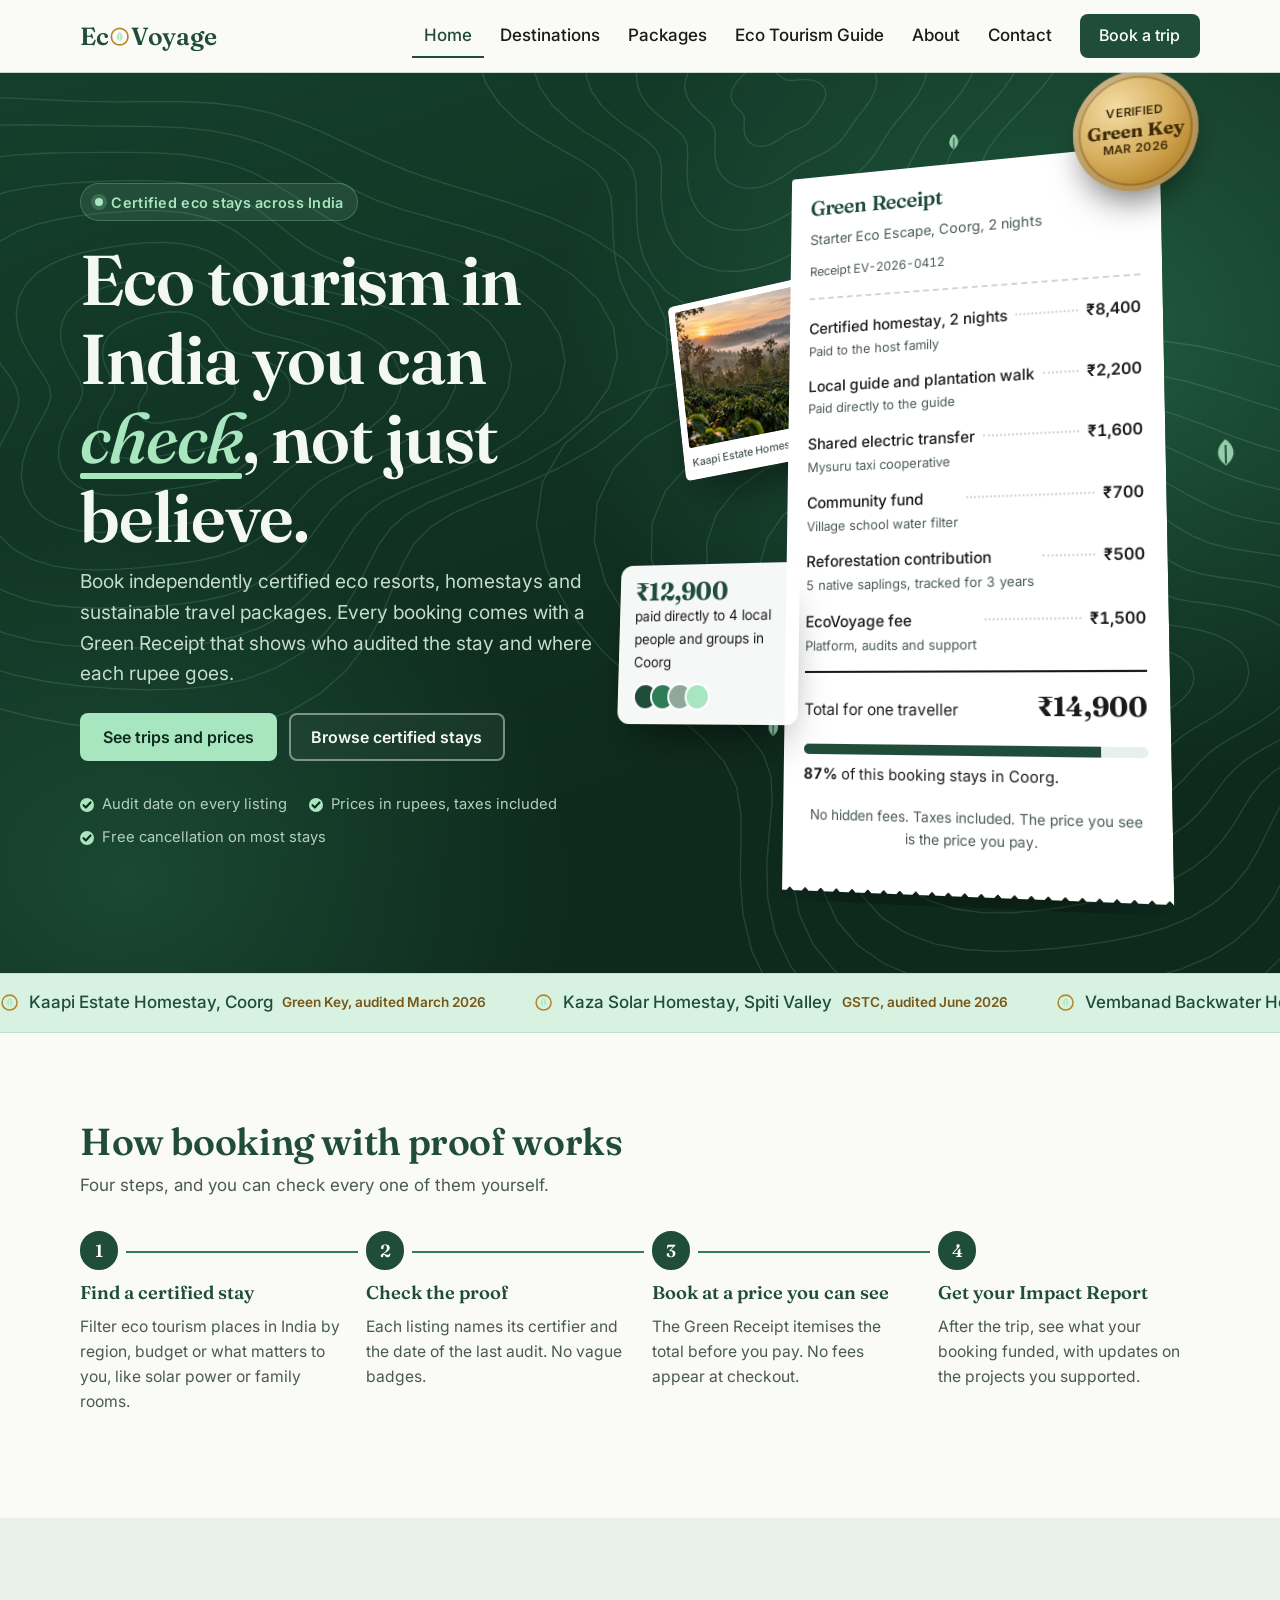
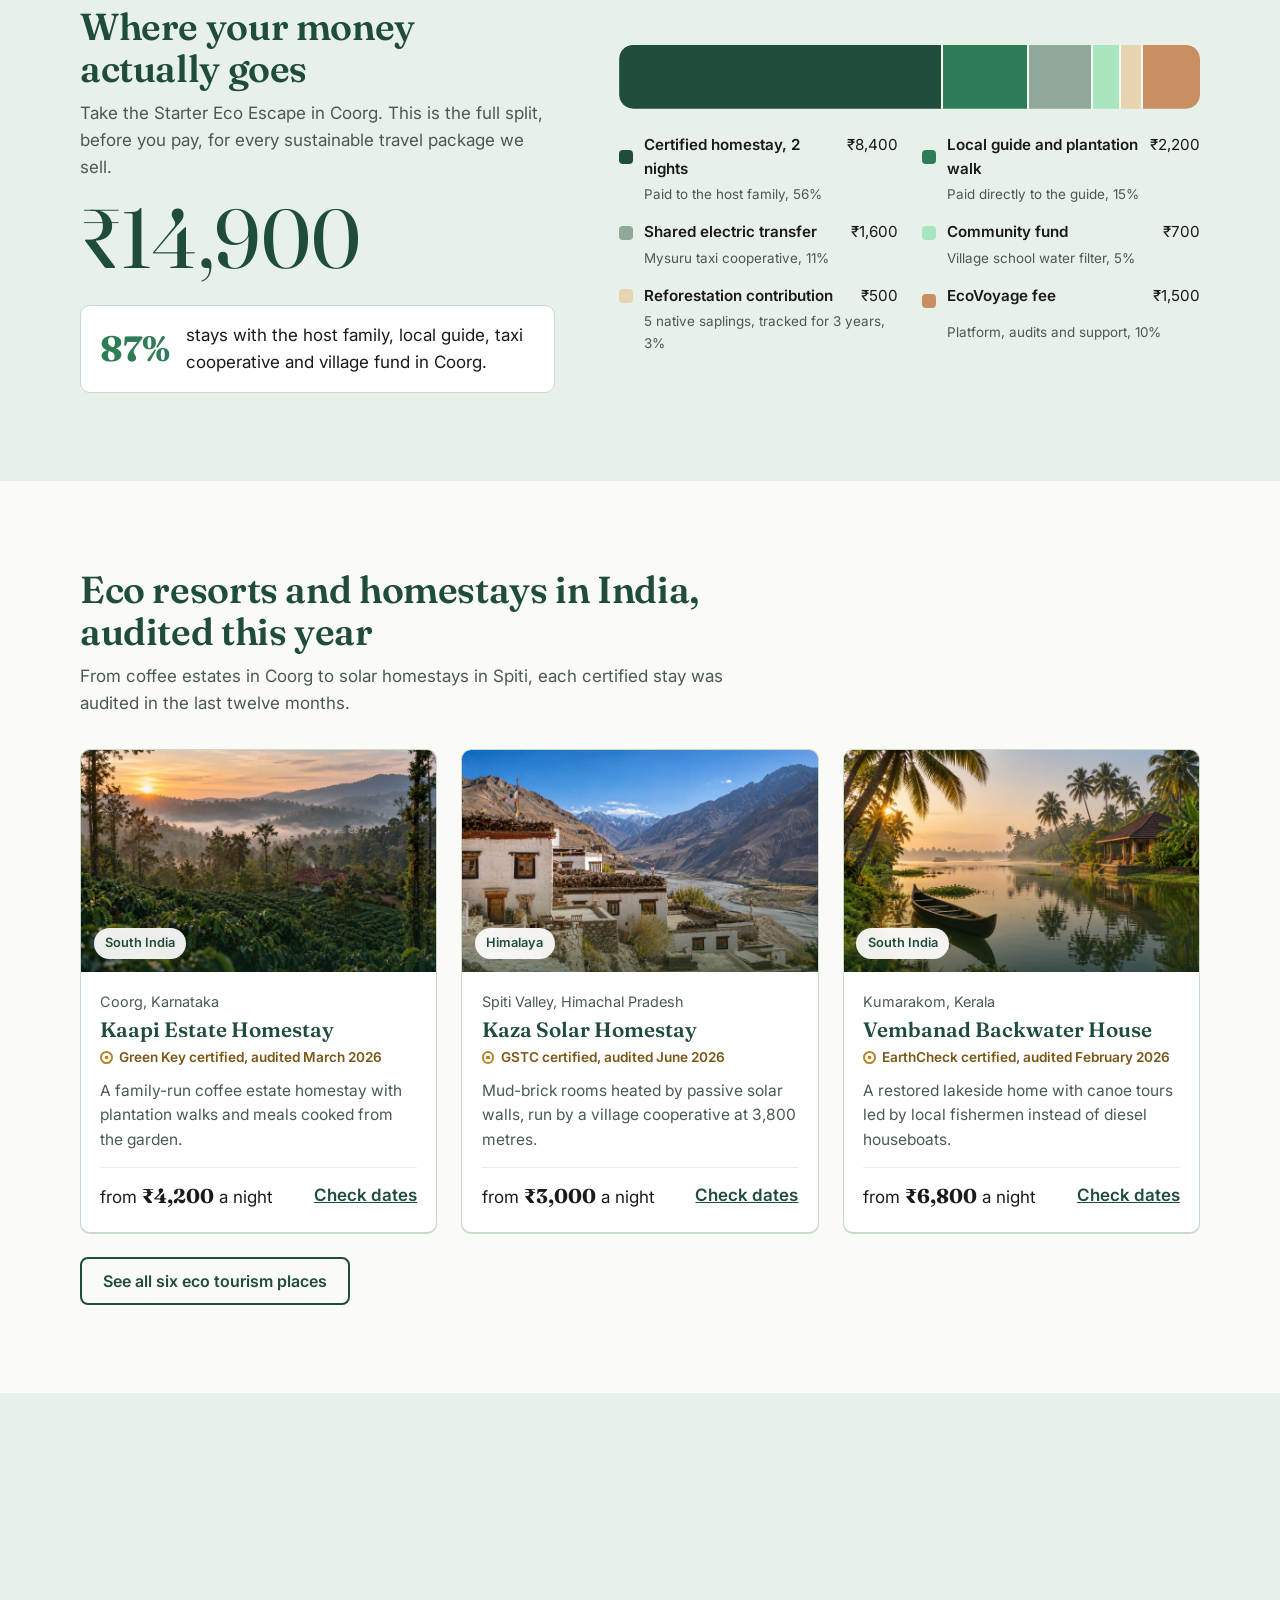
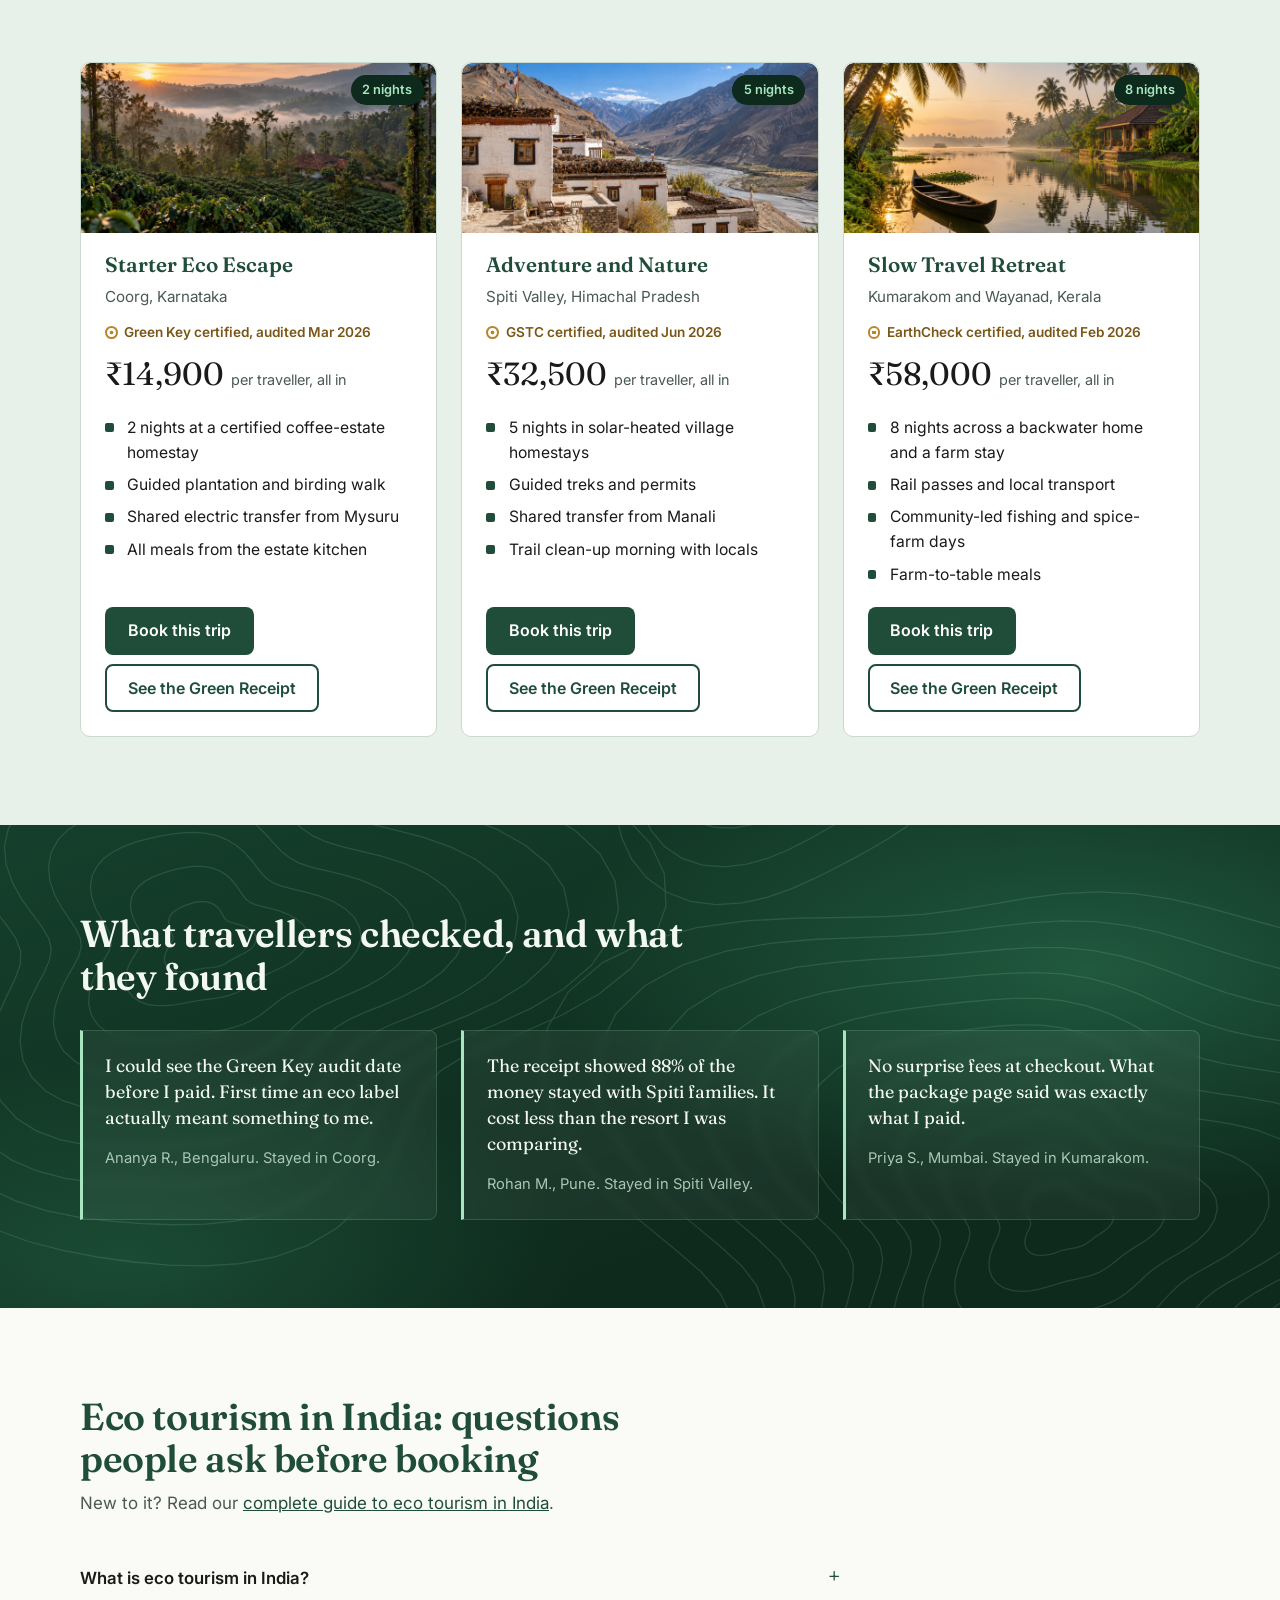
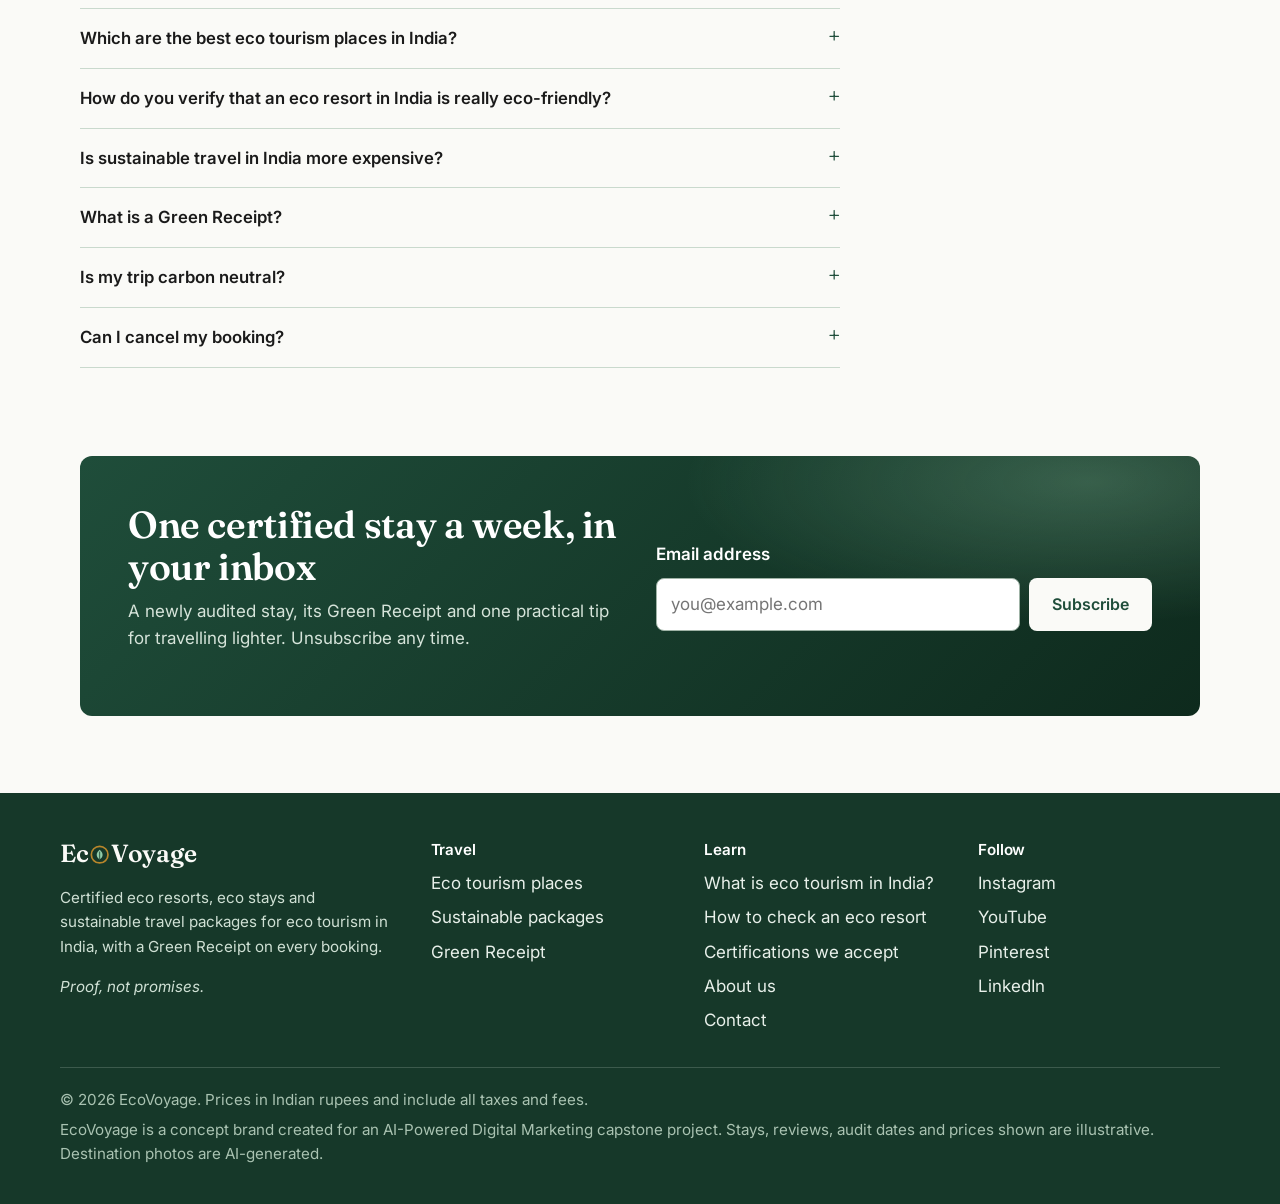
==== commit de223f20: "Add files via upload Add Google Ads conversion tracking (AW-18198107425)" ====
--- a/index.html
+++ b/index.html
@@ -20,7 +20,14 @@
 <link rel="preconnect" href="https://fonts.gstatic.com" crossorigin>
 <link href="https://fonts.googleapis.com/css2?family=Fraunces:ital,opsz,wght@0,9..144,500;0,9..144,600;1,9..144,500&family=Inter:wght@400;500;600&display=swap" rel="stylesheet">
 <link rel="stylesheet" href="style.css">
-<!-- Task 7: paste the Google tag (gtag.js) snippet from Google Ads here, directly below this line. -->
+<!-- Google tag (gtag.js) -->
+<script async src="https://www.googletagmanager.com/gtag/js?id=AW-18198107425"></script>
+<script>
+  window.dataLayer = window.dataLayer || [];
+  function gtag(){dataLayer.push(arguments);}
+  gtag('js', new Date());
+  gtag('config', 'AW-18198107425');
+</script>
 <link rel="preload" as="image" href="assets/coorg.webp">
 <script type="application/ld+json">{"@context": "https://schema.org", "@type": "TravelAgency", "name": "EcoVoyage", "url": "https://eco-mannat.netlify.app/", "logo": "https://eco-mannat.netlify.app/assets/logo.svg", "image": "https://eco-mannat.netlify.app/assets/coorg.webp", "slogan": "Proof, not promises", "description": "Certified eco resorts and sustainable travel packages for eco tourism in India, with an itemised Green Receipt on every booking.", "areaServed": {"@type": "Country", "name": "India"}, "currenciesAccepted": "INR", "knowsAbout": ["eco tourism in India", "sustainable tourism India", "eco resorts in India", "sustainable homestays India", "green tourism India"]}</script>
 <script type="application/ld+json">{"@context": "https://schema.org", "@type": "WebSite", "name": "EcoVoyage", "url": "https://eco-mannat.netlify.app/", "inLanguage": "en-IN"}</script>
